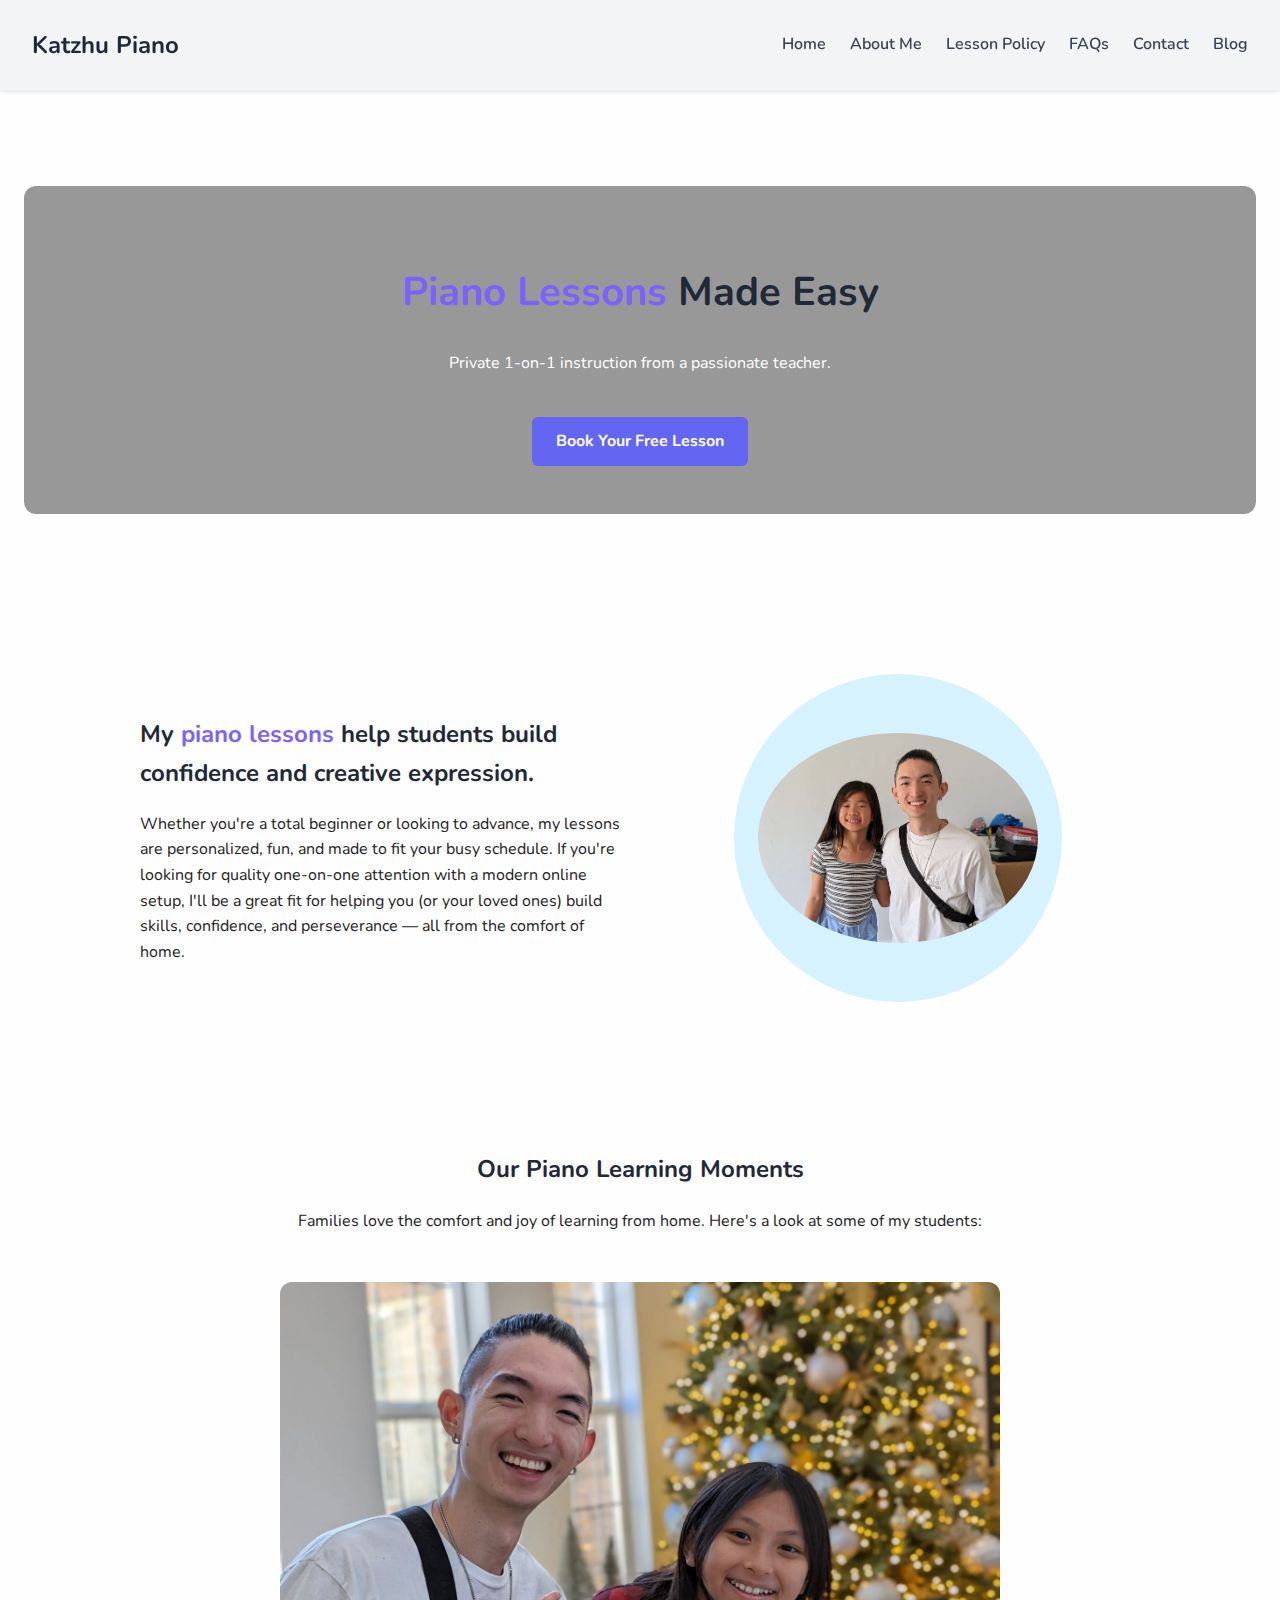
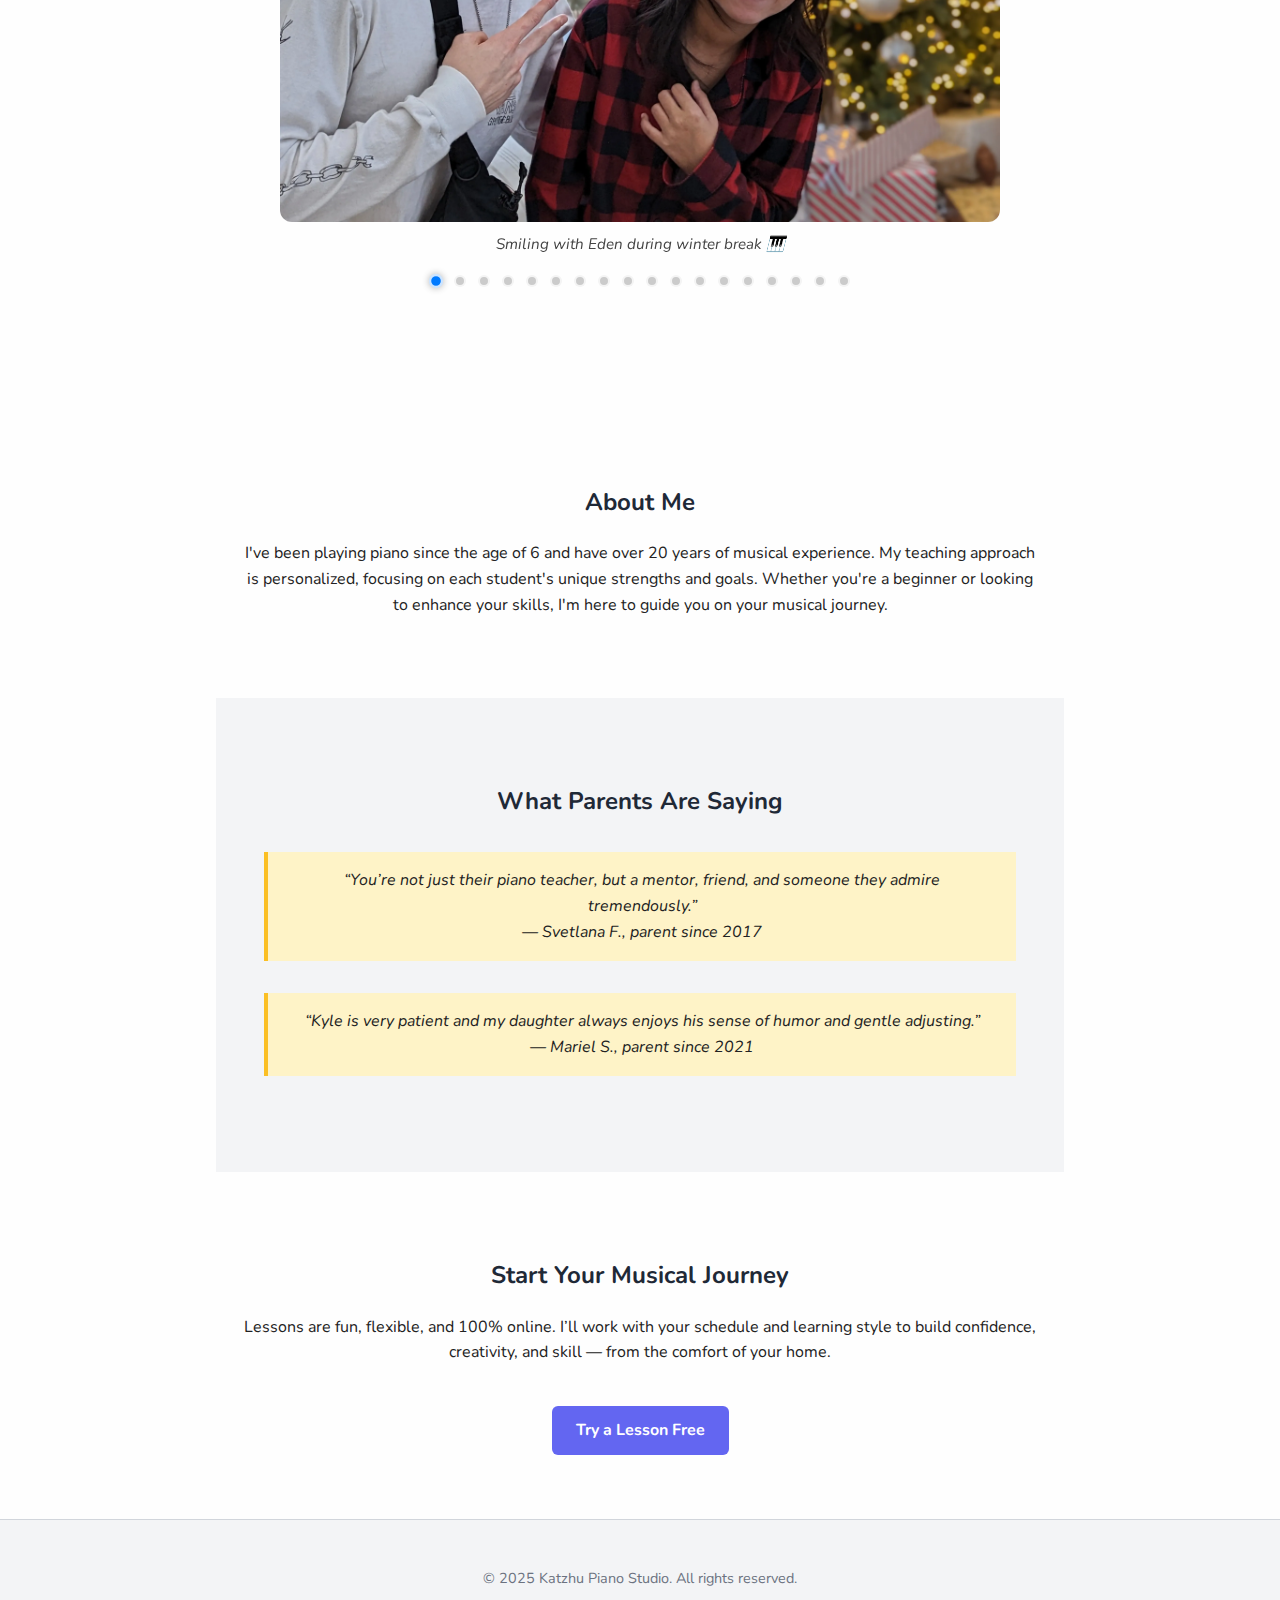
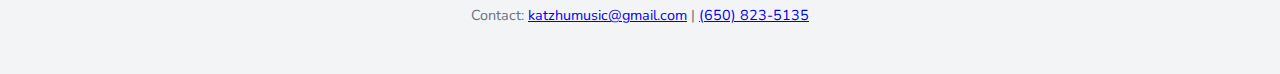
==== index.html @ 8affe69b "css reformat" ====
<!DOCTYPE html>
<html lang="en">
<head>
  <meta charset="UTF-8" />
  <meta name="viewport" content="width=device-width, initial-scale=1.0" />
  <title>Katzhu Piano Lessons</title>
  <link rel="stylesheet" href="/css/style.css" />
  <link href="https://fonts.googleapis.com/css2?family=Nunito:wght@400;700&display=swap" rel="stylesheet">
  <!-- Swiper CSS -->
  <link rel="stylesheet" href="https://cdn.jsdelivr.net/npm/swiper@11/swiper-bundle.min.css" />

</head>
<body>

  <!-- Header Include -->
  <div data-include="/partials/header.html"></div>

  <!-- Hero Section -->
  <section class="hero-banner">
    <div class="hero-overlay">
      <h1><span class="highlight">Piano Lessons</span> Made Easy</h1>
      <p>Private 1-on-1 instruction from a passionate teacher.</p>
      <a href="/contact.html" class="cta-btn">Book Your Free Lesson</a>
    </div>
  </section>

  

  <section class="split-section">
    <div class="text-col">
      <h2>My <span class="highlight">piano lessons</span> help students build confidence and creative expression.</h2>
      <p>
        Whether you're a total beginner or looking to advance, my lessons are personalized, fun, and made to fit your busy schedule. 
        If you're looking for quality one-on-one attention with a modern online setup, I'll be a great fit for helping you (or your loved ones) 
        build skills, confidence, and perseverance — all from the comfort of home.
      </p>
    </div>

    <div class="image-col">
      <div class="circle-img">
        <img src="/images/gallery/student-6.webp" alt="Amelia and I after our piano lesson." />
      </div>
    </div>
  </section>



  <!-- Swiper Gallery Section -->
  <section class="section">
    <h2>Our Piano Learning Moments</h2>
    <p>Families love the comfort and joy of learning from home. Here's a look at some of my students:</p>

    <div class="swiper-container-wrapper">
      <div class="swiper">
        <div class="swiper-wrapper">

          <div class="swiper-slide">
            <figure>
              <img src="/images/gallery/student-4.webp" alt="Smiling with Eden." />
              <figcaption>Smiling with Eden during winter break 🎹</figcaption>
            </figure>
          </div>

          <div class="swiper-slide">
            <figure>
              <img src="/images/gallery/student-3.webp" alt="Sam, Anna, and Isabelle." />
              <figcaption>Sam, Anna, and Isabelle bringing joy to every session</figcaption>
            </figure>
          </div>

          <div class="swiper-slide">
            <figure>
              <img src="/images/gallery/student-2.webp" alt="With Andrew and Garrett." />
              <figcaption>Focused practice with Andrew and Garrett 🎶</figcaption>
            </figure>
          </div>

          <div class="swiper-slide">
            <figure>
              <img src="/images/gallery/student-1.webp" alt="With the Williams family." />
              <figcaption>A special moment with the Williams family 💛</figcaption>
            </figure>
          </div>

          <div class="swiper-slide">
            <figure>
              <img src="/images/gallery/student-5.webp" alt="Myself and Hamza." />
              <figcaption>Working on dynamics and rhythm with Hamza</figcaption>
            </figure>
          </div>

          <div class="swiper-slide">
            <figure>
              <img src="/images/gallery/student-6.webp" alt="Amelia and I!" />
              <figcaption>Smiles and scales with Amelia 🎵</figcaption>
            </figure>
          </div>

          <div class="swiper-slide">
            <figure>
              <img src="/images/gallery/student-7.webp" alt="With the Choy family." />
              <figcaption>Collaborative learning with the Choy family</figcaption>
            </figure>
          </div>

          <div class="swiper-slide">
            <figure>
              <img src="/images/gallery/student-8.webp" alt="With the Phams." />
              <figcaption>Fun, focus, and progress with the Phams</figcaption>
            </figure>
          </div>

          <div class="swiper-slide">
            <figure>
              <img src="/images/gallery/student-9.webp" alt="With the Sowers family." />
              <figcaption>The Sowers family growing their musical roots</figcaption>
            </figure>
          </div>

          <div class="swiper-slide">
            <figure>
              <img src="/images/gallery/student-10.webp" alt="Logan and Zoey at the park!" />
              <figcaption>Outdoor piano joy with Logan and Zoey 🎼</figcaption>
            </figure>
          </div>

          <div class="swiper-slide">
            <figure>
              <img src="/images/gallery/student-11.webp" alt="Christopher's gift (in more ways than one)!" />
              <figcaption>Christopher’s gift — music and heart ✨</figcaption>
            </figure>
          </div>

          <div class="swiper-slide">
            <figure>
              <img src="/images/gallery/work-ss-1.webp" alt="Zahriana and I during session." />
              <figcaption>Exploring melodies with Zahriana</figcaption>
            </figure>
          </div>

          <div class="swiper-slide">
            <figure>
              <img src="/images/gallery/work-ss-6.webp" alt="Emi and I learning a new song." />
              <figcaption>Learning new tunes with Emi 🎹</figcaption>
            </figure>
          </div>

          <div class="swiper-slide">
            <figure>
              <img src="/images/gallery/work-ss-5.webp" alt="Hamza and I in session." />
              <figcaption>Practice time with Hamza — steady and focused</figcaption>
            </figure>
          </div>

          <div class="swiper-slide">
            <figure>
              <img src="/images/gallery/work-ss-6.webp" alt="Emi and I learning a new song." />
              <figcaption>Another joyful moment with Emi</figcaption>
            </figure>
          </div>

          <div class="swiper-slide">
            <figure>
              <img src="/images/gallery/work-ss-2.webp" alt="Sammi and I learning timings." />
              <figcaption>Rhythms and timing practice with Sammi</figcaption>
            </figure>
          </div>

          <div class="swiper-slide">
            <figure>
              <img src="/images/gallery/work-ss-4.webp" alt="Ava and I, learning from New York!" />
              <figcaption>Virtual music lessons with Ava in New York 🌆</figcaption>
            </figure>
          </div>

          <div class="swiper-slide">
            <figure>
              <img src="/images/gallery/work-ss-3.webp" alt="Top-down piano view during lessons." />
              <figcaption>A peek at our virtual setup from above 🎶</figcaption>
            </figure>
          </div>

        </div>

        <!-- Swiper Controls -->
        <div class="swiper-pagination"></div>
      </div>
    </div>
  </section>



  <!-- About Section -->
  <section class="section">
    <h2>About Me</h2>
    <p>I've been playing piano since the age of 6 and have over 20 years of musical experience. My teaching approach is personalized, focusing on each student's unique strengths and goals. Whether you're a beginner or looking to enhance your skills, I'm here to guide you on your musical journey.</p>
  </section>

  <!-- Testimonials Section -->
  <section class="section" style="background:#f3f4f6;">
    <h2>What Parents Are Saying</h2>
    <blockquote>
      “You’re not just their piano teacher, but a mentor, friend, and someone they admire tremendously.”<br>
      — Svetlana F., parent since 2017
    </blockquote>
    <blockquote>
      “Kyle is very patient and my daughter always enjoys his sense of humor and gentle adjusting.”<br>
      — Mariel S., parent since 2021
    </blockquote>
  </section>

  <!-- Call to Action Section -->
  <section class="section">
    <h2>Start Your Musical Journey</h2>
    <p>Lessons are fun, flexible, and 100% online. I’ll work with your schedule and learning style to build confidence, creativity, and skill — from the comfort of your home.</p>
    <div class="center">
      <a href="/contact.html" class="cta-btn">Try a Lesson Free</a>
    </div>
  </section>

  <!-- Footer Include -->
  <div data-include="/partials/footer.html"></div>

<!-- Swiper JS -->
<script src="https://cdn.jsdelivr.net/npm/swiper@11/swiper-bundle.min.js"></script>
<script>
  document.addEventListener('DOMContentLoaded', function () {
    const swiper = new Swiper('.swiper', {
      loop: true,
      autoplay: {
        delay: 3000,
        disableOnInteraction: false,
      },
      pagination: {
        el: '.swiper-pagination',
        clickable: true,
      },
      autoHeight: true, // ✅ ensures slide height adjusts to fit image + caption
    });
  });
</script>

<script src="/js/includes.js"></script>
</body>
</html>
---- css/style.css ----
/* ========================================
   Katzhu Piano – Global Styles
======================================== */

/* === Base Typography & Layout === */
body {
  margin: 0;
  padding: 0;
  font-family: 'Nunito', sans-serif;
  background-color: #fefefe;
  color: #222;
  line-height: 1.6;
}

h1, h2, h3 {
  color: #1f2937;
}

.center {
  text-align: center;
}

.highlight {
  color: #7c61ff;
}

/* === Navbar === */
nav.navbar {
  display: flex;
  justify-content: space-between;
  align-items: center;
  padding: 1rem 2rem;
  background-color: #f3f4f6;
  box-shadow: 0 2px 4px rgba(0,0,0,0.1);
  position: sticky;
  top: 0;
  z-index: 999;
}

.logo {
  font-weight: bold;
  font-size: 1.5rem;
  color: #1f2937;
}

.nav-links {
  list-style: none;
  display: flex;
  gap: 1.5rem;
}

.nav-links a {
  text-decoration: none;
  color: #374151;
  font-weight: 600;
  transition: color 0.2s ease;
}

.nav-links a:hover {
  color: #6366f1;
}

/* === Hero Section === */
.hero {
  background: #e0e7ff;
  text-align: center;
  padding: 4rem 2rem;
}

.hero h1 {
  font-size: 2.5rem;
  margin-bottom: 0.5rem;
}

.hero p {
  font-size: 1.25rem;
  color: #374151;
}

.hero-banner {
  background: url('/images/your-hero-image.webp') center/cover no-repeat;
  padding: 6rem 1.5rem;
  border-radius: 0 0 24px 24px;
  color: white;
  text-align: center;
  position: relative;
}

.hero-overlay {
  background: rgba(0, 0, 0, 0.4);
  padding: 3rem 1rem;
  border-radius: 12px;
}

.hero-banner h1 {
  font-size: 2.5rem;
  font-weight: 700;
}

/* === CTA Button === */
.cta-btn {
  display: inline-block;
  margin-top: 1.5rem;
  padding: 0.75rem 1.5rem;
  background: #6366f1;
  color: white;
  border: none;
  border-radius: 6px;
  text-decoration: none;
  font-weight: bold;
  transition: background 0.3s;
}

.cta-btn:hover {
  background: #4f46e5;
}

/* === Section Wrapper === */
.section {
  max-width: 800px;
  margin: 0 auto;
  text-align: center;
  padding: 4rem 1.5rem;
}

/* === Text Highlight Section === */
.text-highlight {
  max-width: 800px;
  margin: 4rem auto;
  text-align: center;
  padding: 0 1rem;
}

.text-highlight h2 {
  font-size: 1.8rem;
  font-weight: 700;
  margin-bottom: 1rem;
}

.text-highlight p {
  font-size: 1rem;
  line-height: 1.6;
}

/* === Split Section === */
.split-section {
  display: flex;
  align-items: center;
  justify-content: center;
  flex-wrap: wrap;
  gap: 2rem;
  padding: 4rem 1.5rem;
  max-width: 1000px;
  margin: 0 auto;
}

.text-col {
  flex: 1;
  min-width: 280px;
}

.image-col {
  flex: 1;
  min-width: 280px;
  display: flex;
  justify-content: center;
}

.circle-img {
  background: #d7f2ff;
  border-radius: 50%;
  padding: 1.5rem;
  width: 280px;
  height: 280px;
  display: flex;
  align-items: center;
  justify-content: center;
  overflow: hidden;
}

.circle-img img {
  width: 100%;
  height: auto;
  border-radius: 50%;
}

/* === Swiper Gallery === */
.swiper-container-wrapper {
  display: flex;
  justify-content: center;
  padding: 2rem 0;
  width: 100%;
}

.swiper {
  width: 100%;
  max-width: 720px;
  overflow: hidden;
  position: relative;
}

.swiper-slide {
  display: flex;
  flex-direction: column;
  align-items: center;
  justify-content: flex-start;
  height: auto !important;
  padding-bottom: 2rem;
  overflow: visible !important;
}

.swiper-slide figure {
  margin: 0;
  padding: 0;
  display: flex;
  flex-direction: column;
  align-items: center;
}

.swiper-slide img {
  display: block;
  width: 100%;
  height: auto;
  object-fit: cover;
  border-radius: 12px;
  z-index: 1;
  position: relative;
}

figcaption {
  font-size: 0.95rem;
  color: #444;
  margin-top: 0.75rem;
  padding: 0 1rem 1rem;
  text-align: center;
  font-style: italic;
  line-height: 1.4;
  z-index: 2;
  position: relative;
}

.swiper-pagination {
  margin-top: 1rem;
  z-index: 3;
  position: relative;
}

.swiper-pagination-bullet {
  width: 12px;
  height: 12px;
  background: rgba(0, 0, 0, 0.3);
  border: 2px solid rgba(255, 255, 255, 0.8);
  opacity: 1;
  margin: 0 6px !important;
  transition: background-color 0.3s ease, transform 0.3s ease;
  border-radius: 50%;
}

.swiper-pagination-bullet-active {
  background-color: #111;
  transform: scale(1.2);
  box-shadow: 0 0 6px rgba(0, 0, 0, 0.3);
}

/* === Forms & Inputs === */
form {
  max-width: 600px;
  margin: 2rem auto;
  display: flex;
  flex-direction: column;
  gap: 1rem;
}

input,
textarea {
  padding: 0.75rem;
  border: 1px solid #ccc;
  border-radius: 5px;
  font-family: 'Nunito', sans-serif;
}

button {
  padding: 0.75rem;
  background-color: #6366f1;
  color: white;
  border: none;
  border-radius: 5px;
  font-weight: bold;
  cursor: pointer;
  transition: background 0.3s ease;
}

button:hover {
  background-color: #4f46e5;
}

/* === Footer === */
footer.footer {
  background-color: #f3f4f6;
  text-align: center;
  padding: 2rem 1rem;
  font-size: 0.9rem;
  color: #6b7280;
  border-top: 1px solid #d1d5db;
}

/* === Blockquotes === */
blockquote {
  background: #fef3c7;
  padding: 1rem 1.5rem;
  border-left: 4px solid #fbbf24;
  margin: 2rem auto;
  font-style: italic;
  max-width: 700px;
}

/* === Responsive Tweaks === */
@media (max-width: 768px) {
  .swiper-container-wrapper {
    width: 95%;
  }

  figcaption {
    font-size: 0.9rem;
  }

  .split-section {
    flex-direction: column;
    text-align: center;
  }

  .text-col h2 {
    font-size: 1.5rem;
  }

  .text-col p {
    font-size: 0.95rem;
  }
}
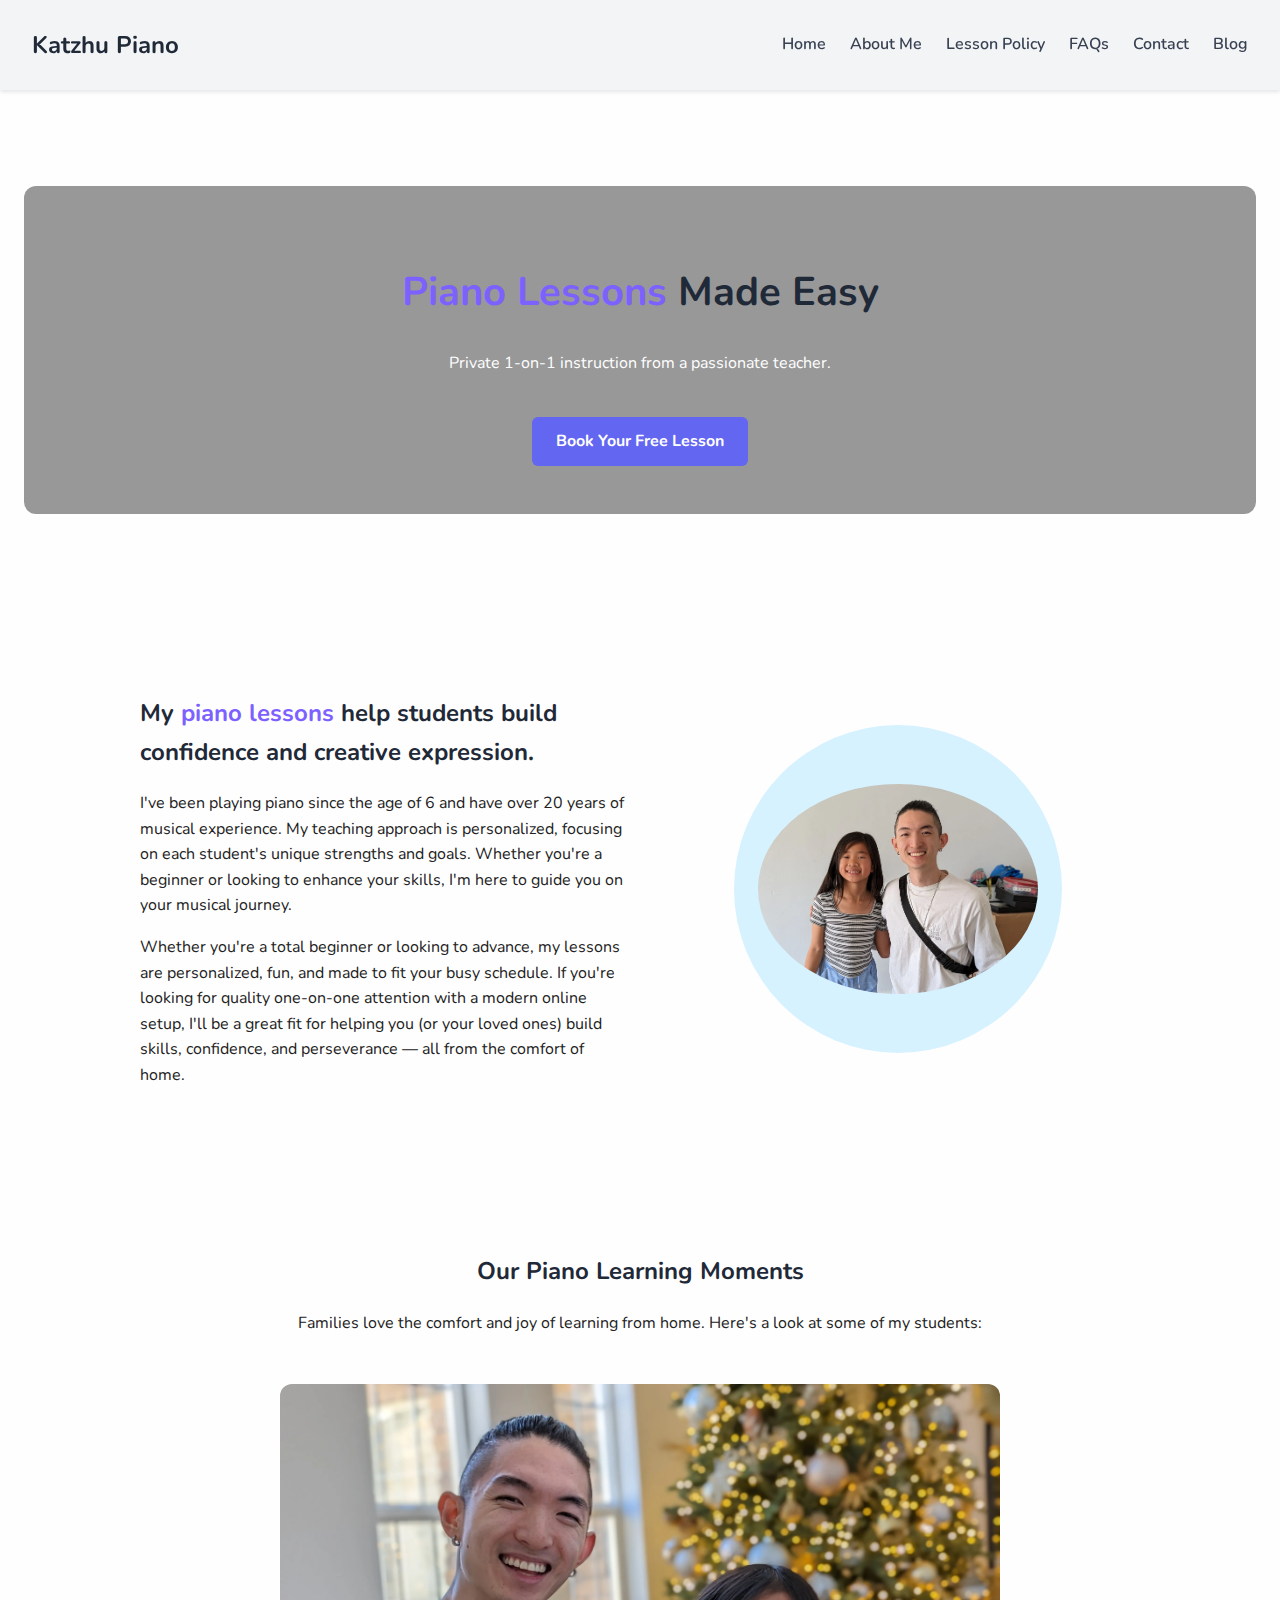
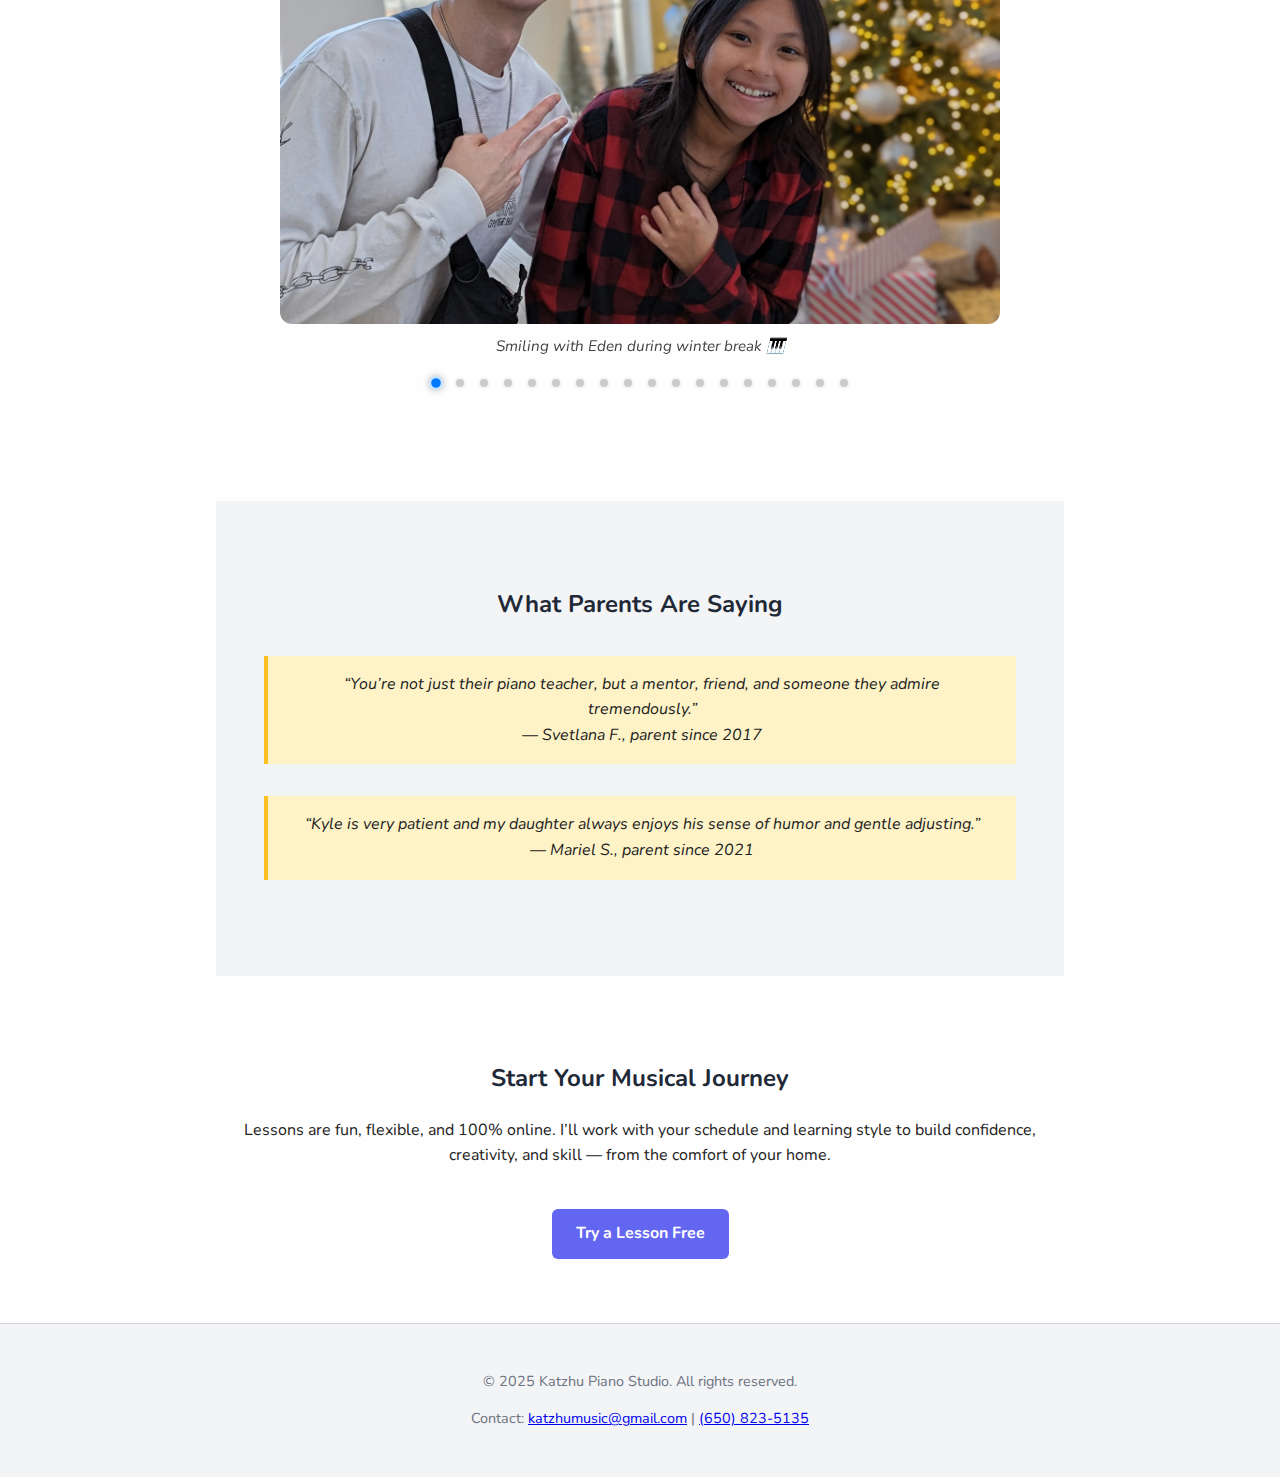
==== commit 940387cc: "Update index.html" ====
--- a/index.html
+++ b/index.html
@@ -30,6 +30,9 @@
     <div class="text-col">
       <h2>My <span class="highlight">piano lessons</span> help students build confidence and creative expression.</h2>
       <p>
+        I've been playing piano since the age of 6 and have over 20 years of musical experience. My teaching approach is personalized, focusing on each student's unique strengths and goals. Whether you're a beginner or looking to enhance your skills, I'm here to guide you on your musical journey.
+      </p>
+      <p>
         Whether you're a total beginner or looking to advance, my lessons are personalized, fun, and made to fit your busy schedule. 
         If you're looking for quality one-on-one attention with a modern online setup, I'll be a great fit for helping you (or your loved ones) 
         build skills, confidence, and perseverance — all from the comfort of home.
@@ -189,12 +192,6 @@
   </section>
 
 
-
-  <!-- About Section -->
-  <section class="section">
-    <h2>About Me</h2>
-    <p>I've been playing piano since the age of 6 and have over 20 years of musical experience. My teaching approach is personalized, focusing on each student's unique strengths and goals. Whether you're a beginner or looking to enhance your skills, I'm here to guide you on your musical journey.</p>
-  </section>
 
   <!-- Testimonials Section -->
   <section class="section" style="background:#f3f4f6;">
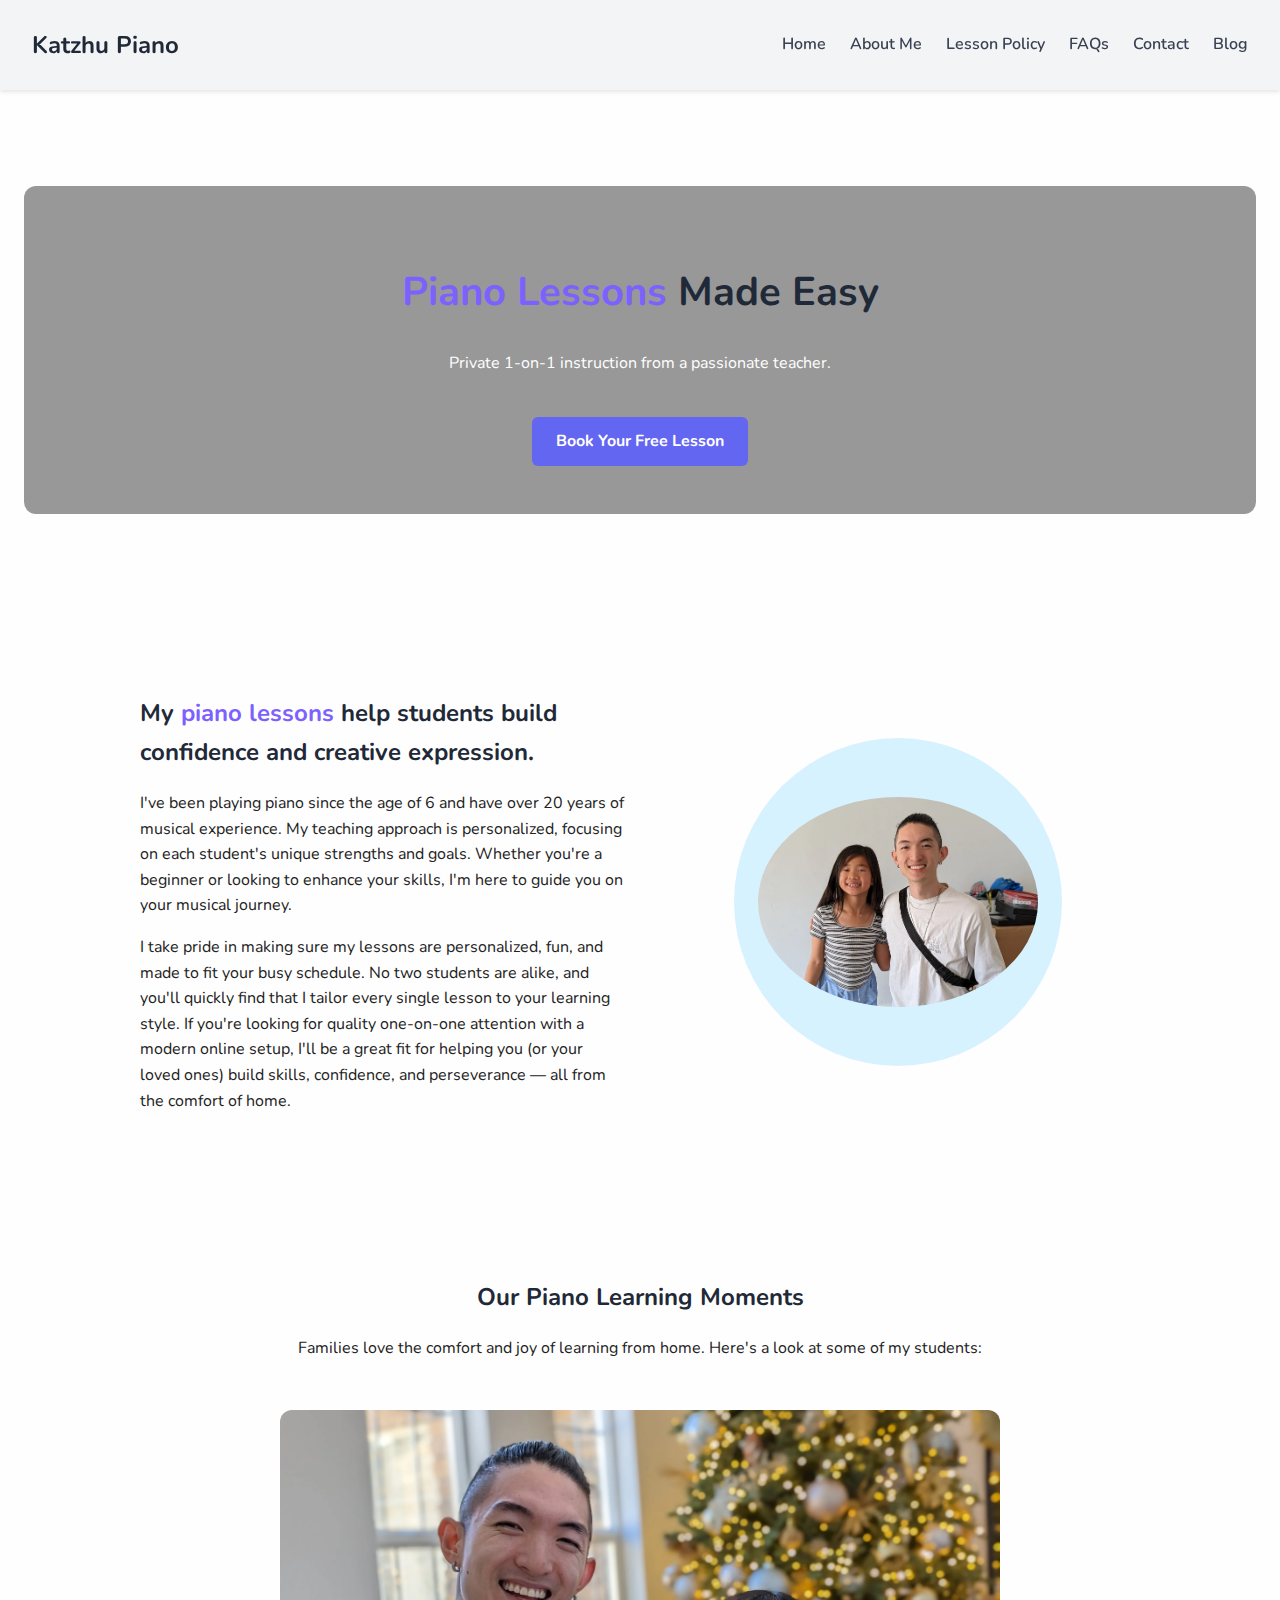
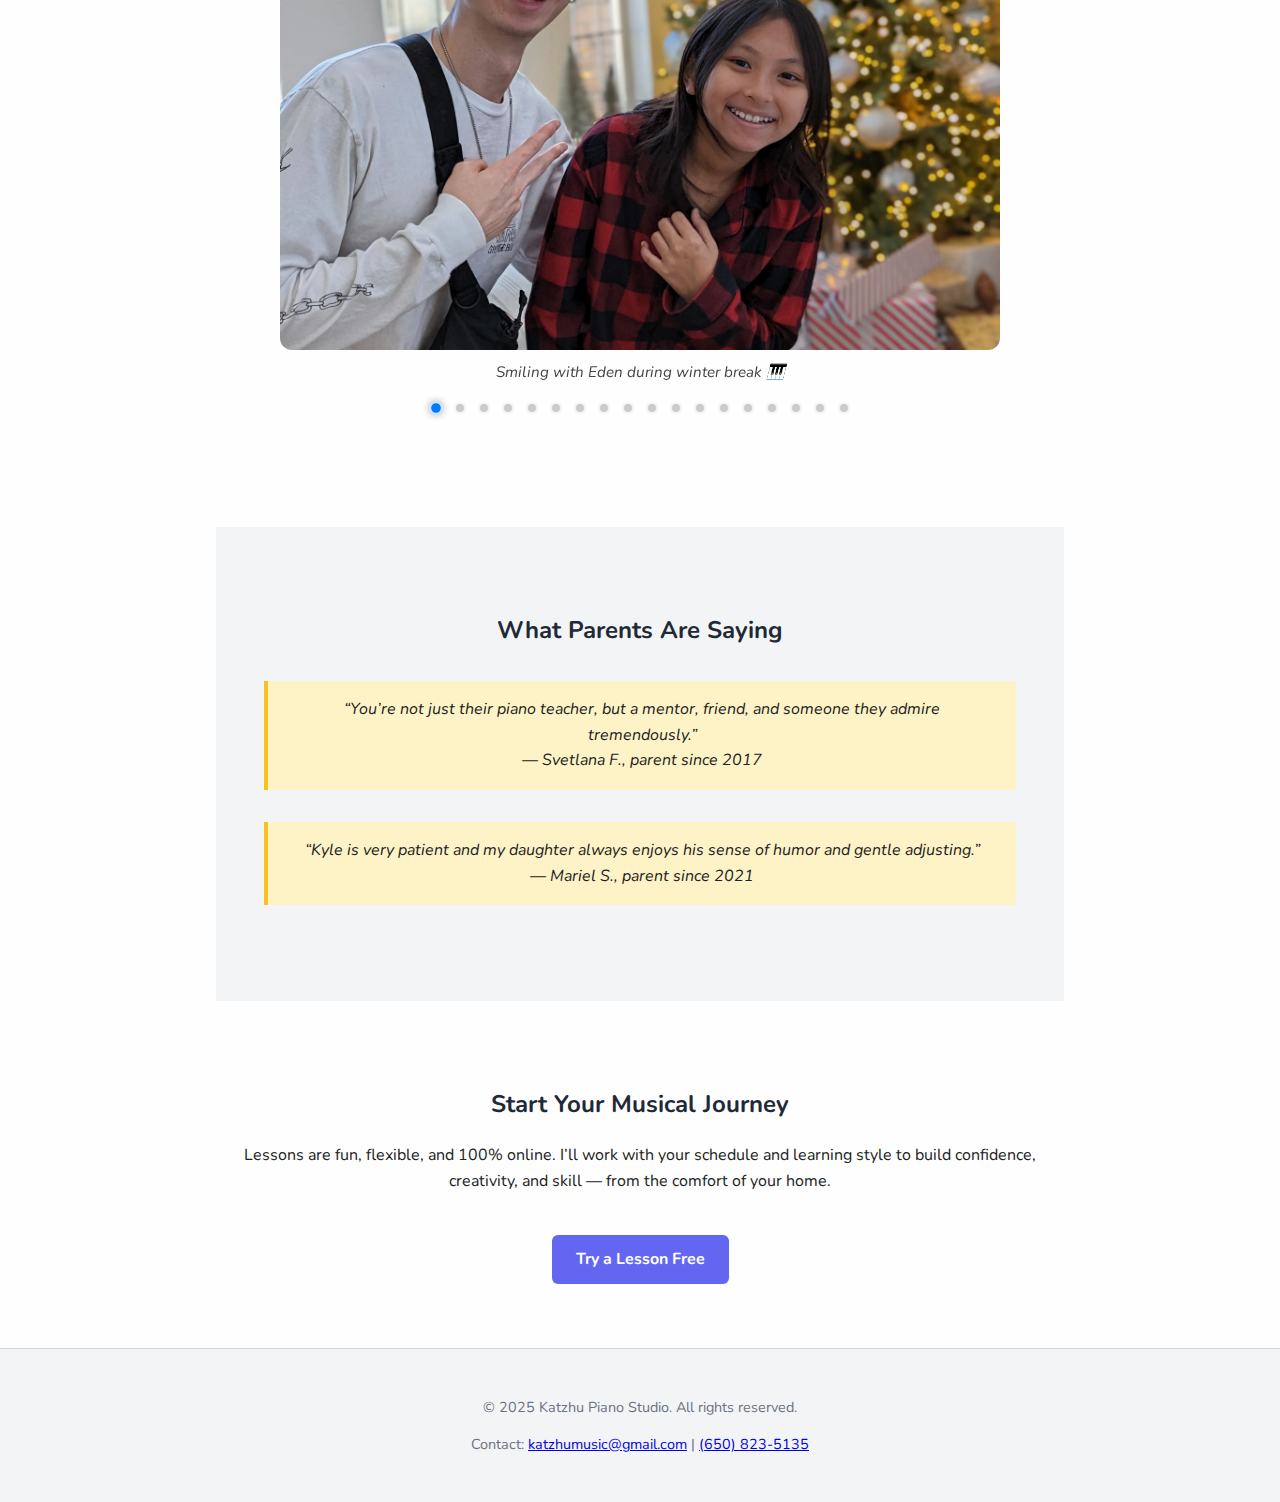
==== commit 7a42e5ee: "Update index.html" ====
--- a/index.html
+++ b/index.html
@@ -33,7 +33,7 @@
         I've been playing piano since the age of 6 and have over 20 years of musical experience. My teaching approach is personalized, focusing on each student's unique strengths and goals. Whether you're a beginner or looking to enhance your skills, I'm here to guide you on your musical journey.
       </p>
       <p>
-        Whether you're a total beginner or looking to advance, my lessons are personalized, fun, and made to fit your busy schedule. 
+        I take pride in making sure my lessons are personalized, fun, and made to fit your busy schedule. No two students are alike, and you'll quickly find that I tailor every single lesson to your learning style.
         If you're looking for quality one-on-one attention with a modern online setup, I'll be a great fit for helping you (or your loved ones) 
         build skills, confidence, and perseverance — all from the comfort of home.
       </p>
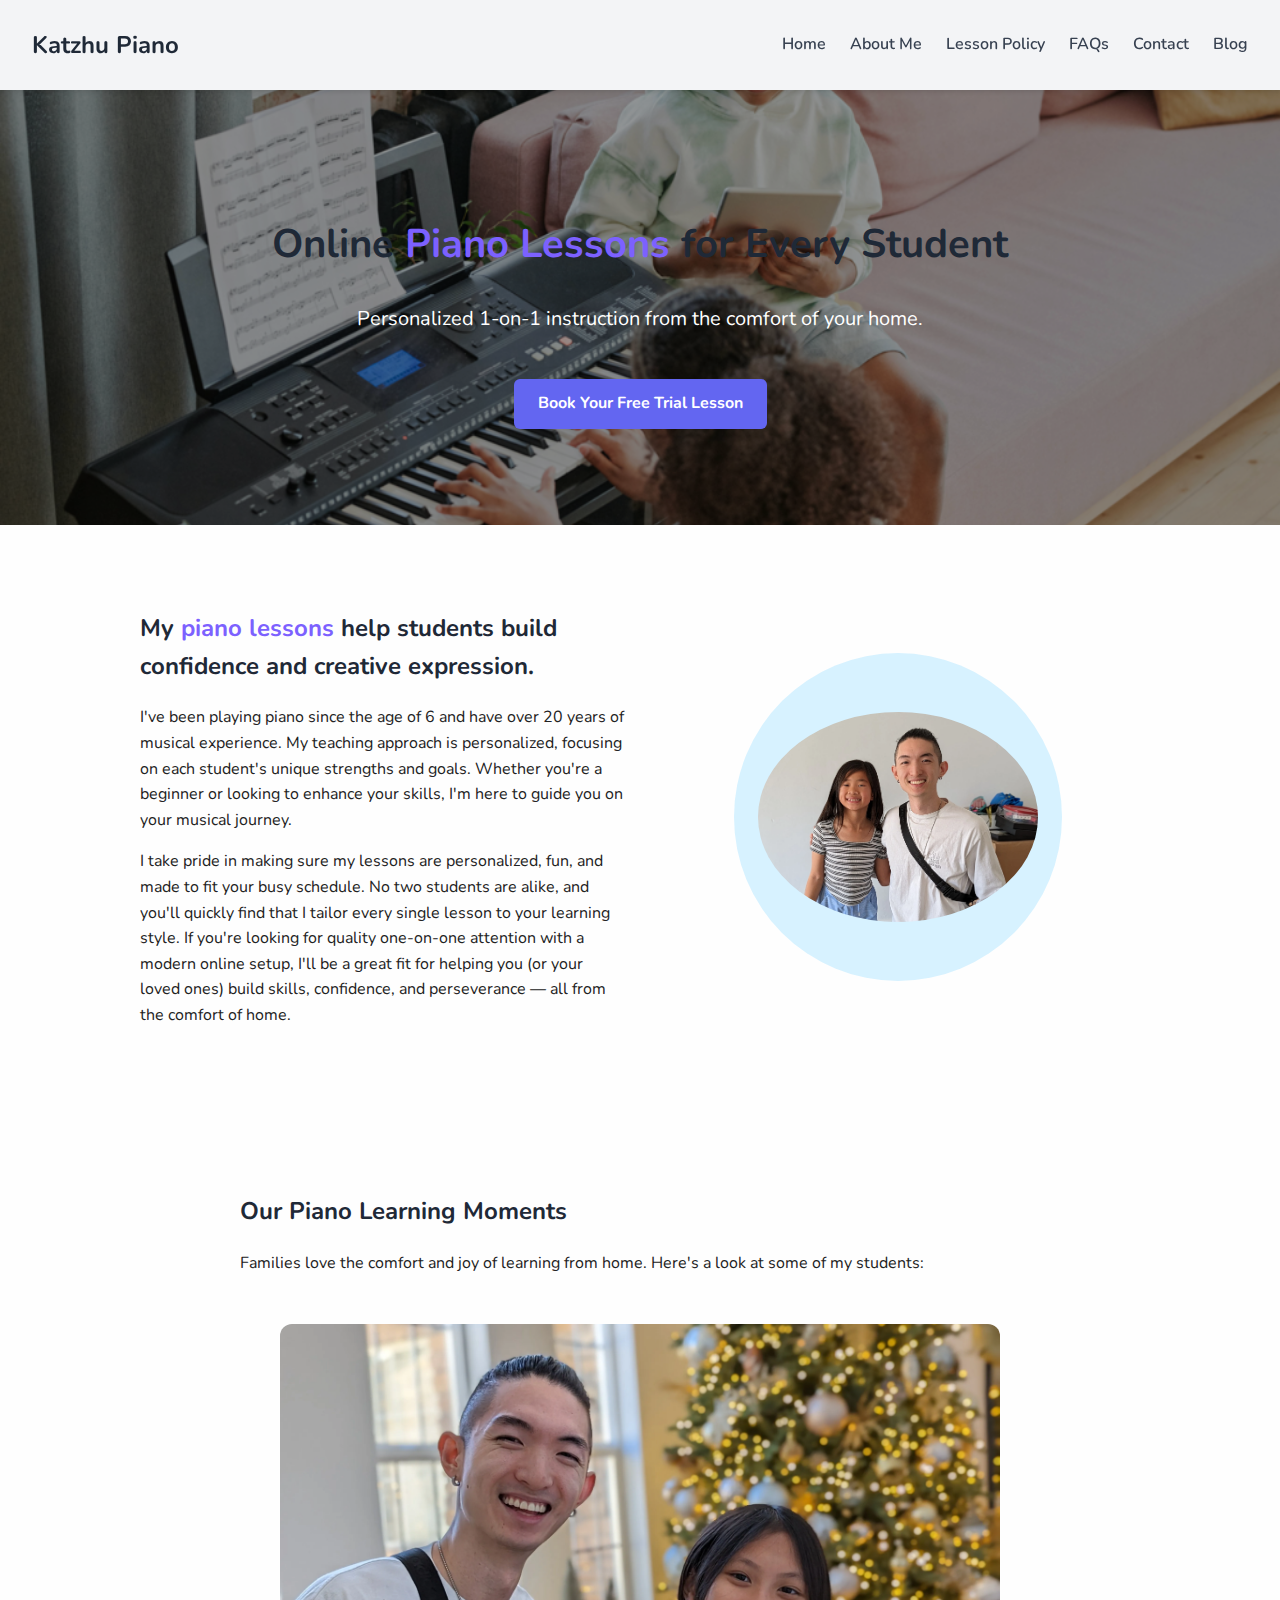
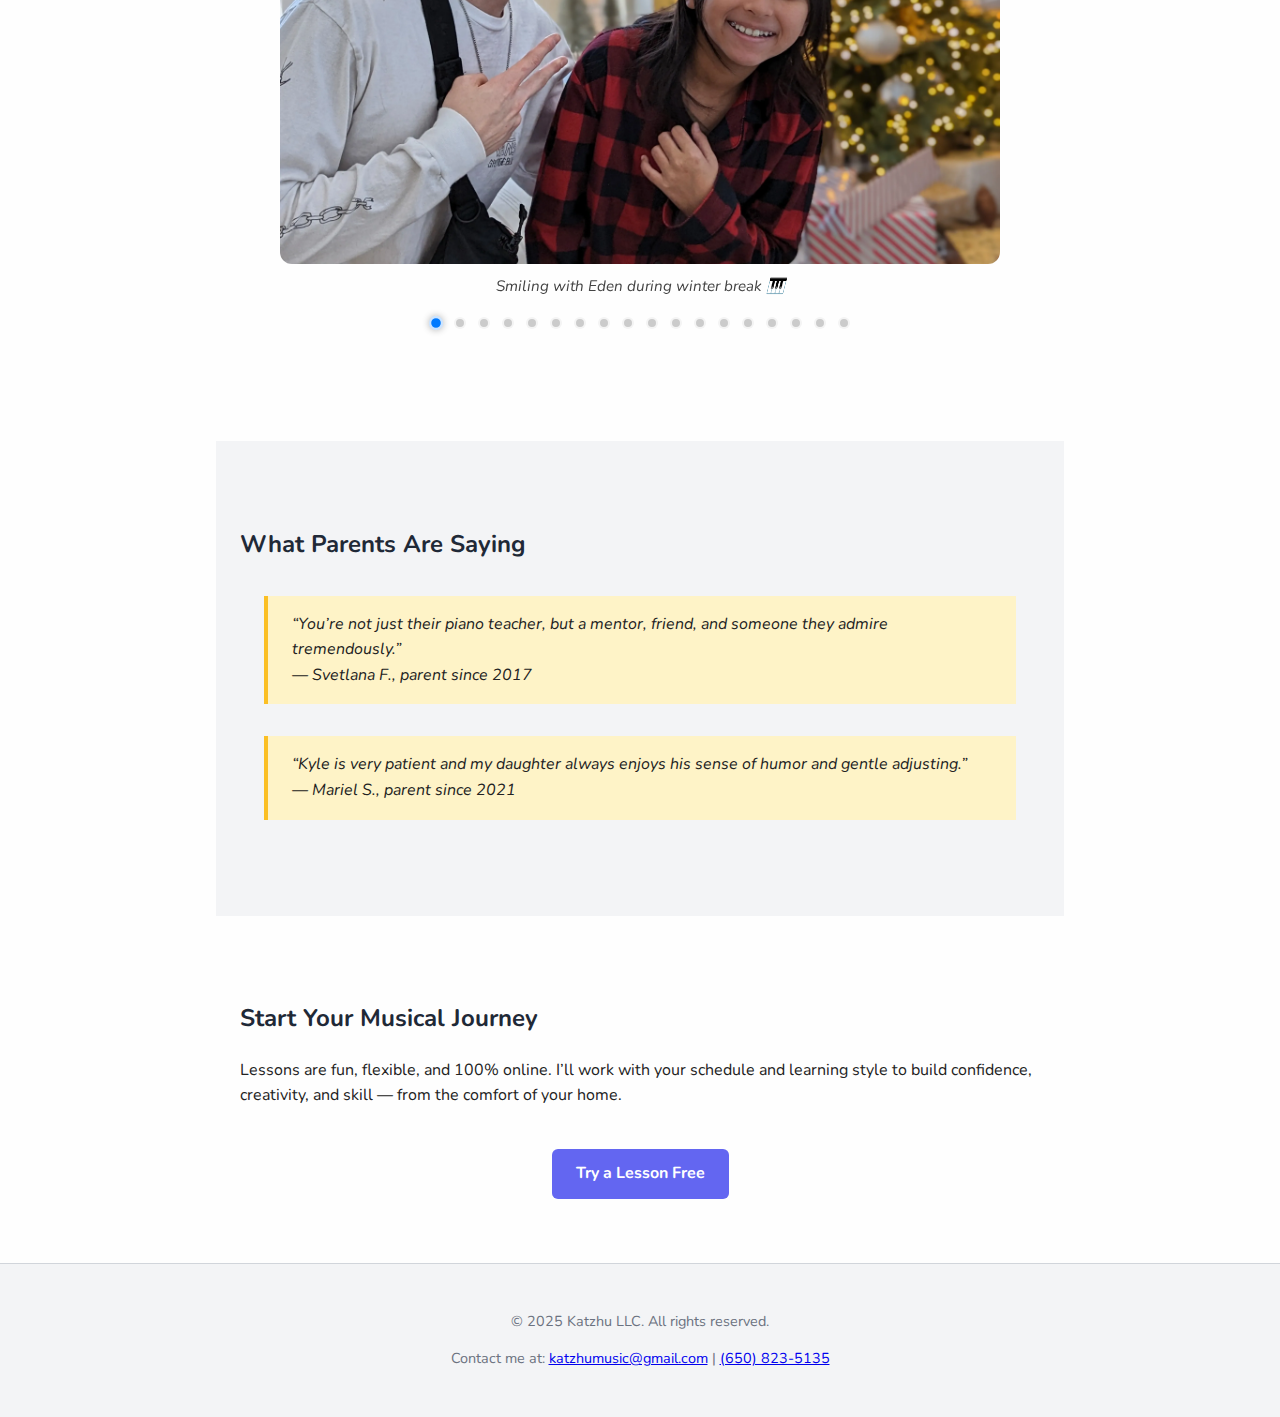
==== commit 8906181e: "images" ====
--- a/index.html
+++ b/index.html
@@ -16,13 +16,14 @@
   <div data-include="/partials/header.html"></div>
 
   <!-- Hero Section -->
-  <section class="hero-banner">
-    <div class="hero-overlay">
-      <h1><span class="highlight">Piano Lessons</span> Made Easy</h1>
-      <p>Private 1-on-1 instruction from a passionate teacher.</p>
-      <a href="/contact.html" class="cta-btn">Book Your Free Lesson</a>
-    </div>
-  </section>
+  <section class="hero">
+  <div class="hero-content">
+    <h1>Online <span class="highlight">Piano Lessons</span> for Every Student</h1>
+    <p>Personalized 1-on-1 instruction from the comfort of your home.</p>
+    <a href="/contact.html" class="cta-btn">Book Your Free Trial Lesson</a>
+  </div>
+</section>
+
 
   
 
--- a/css/style.css
+++ b/css/style.css
@@ -62,40 +62,48 @@
 
 /* === Hero Section === */
 .hero {
-  background: #e0e7ff;
-  text-align: center;
-  padding: 4rem 2rem;
+  background: url('/images/hero-piano-1.png') center center / cover no-repeat;
+  position: relative;
+  padding: 6rem 1.5rem;
+  color: white;
+  text-align: center;
+}
+
+.hero::before {
+  content: "";
+  position: absolute;
+  inset: 0;
+  background: rgba(0, 0, 0, 0.4); /* dark overlay for text readability */
+  z-index: 0;
+}
+
+.hero-content {
+  position: relative;
+  z-index: 1;
+  max-width: 800px;
+  margin: 0 auto;
 }
 
 .hero h1 {
   font-size: 2.5rem;
-  margin-bottom: 0.5rem;
+  font-weight: 700;
 }
 
 .hero p {
   font-size: 1.25rem;
-  color: #374151;
-}
-
-.hero-banner {
-  background: url('/images/your-hero-image.webp') center/cover no-repeat;
-  padding: 6rem 1.5rem;
-  border-radius: 0 0 24px 24px;
-  color: white;
-  text-align: center;
-  position: relative;
-}
-
-.hero-overlay {
-  background: rgba(0, 0, 0, 0.4);
-  padding: 3rem 1rem;
-  border-radius: 12px;
-}
-
-.hero-banner h1 {
-  font-size: 2.5rem;
-  font-weight: 700;
-}
+  margin-top: 0.5rem;
+}
+
+@media (max-width: 768px) {
+  .hero h1 {
+    font-size: 2rem;
+  }
+
+  .hero p {
+    font-size: 1rem;
+  }
+}
+
 
 /* === CTA Button === */
 .cta-btn {
@@ -119,9 +127,21 @@
 .section {
   max-width: 800px;
   margin: 0 auto;
-  text-align: center;
+  text-align: left;
   padding: 4rem 1.5rem;
 }
+
+.section-centered {
+  max-width: 800px;
+  margin: 0 auto;
+  text-align: center;
+  padding: 4rem 1.5rem;
+}
+.section-centered h1{
+  font-size: 2rem;
+  margin-bottom: 0.5rem;
+}
+
 
 /* === Text Highlight Section === */
 .text-highlight {
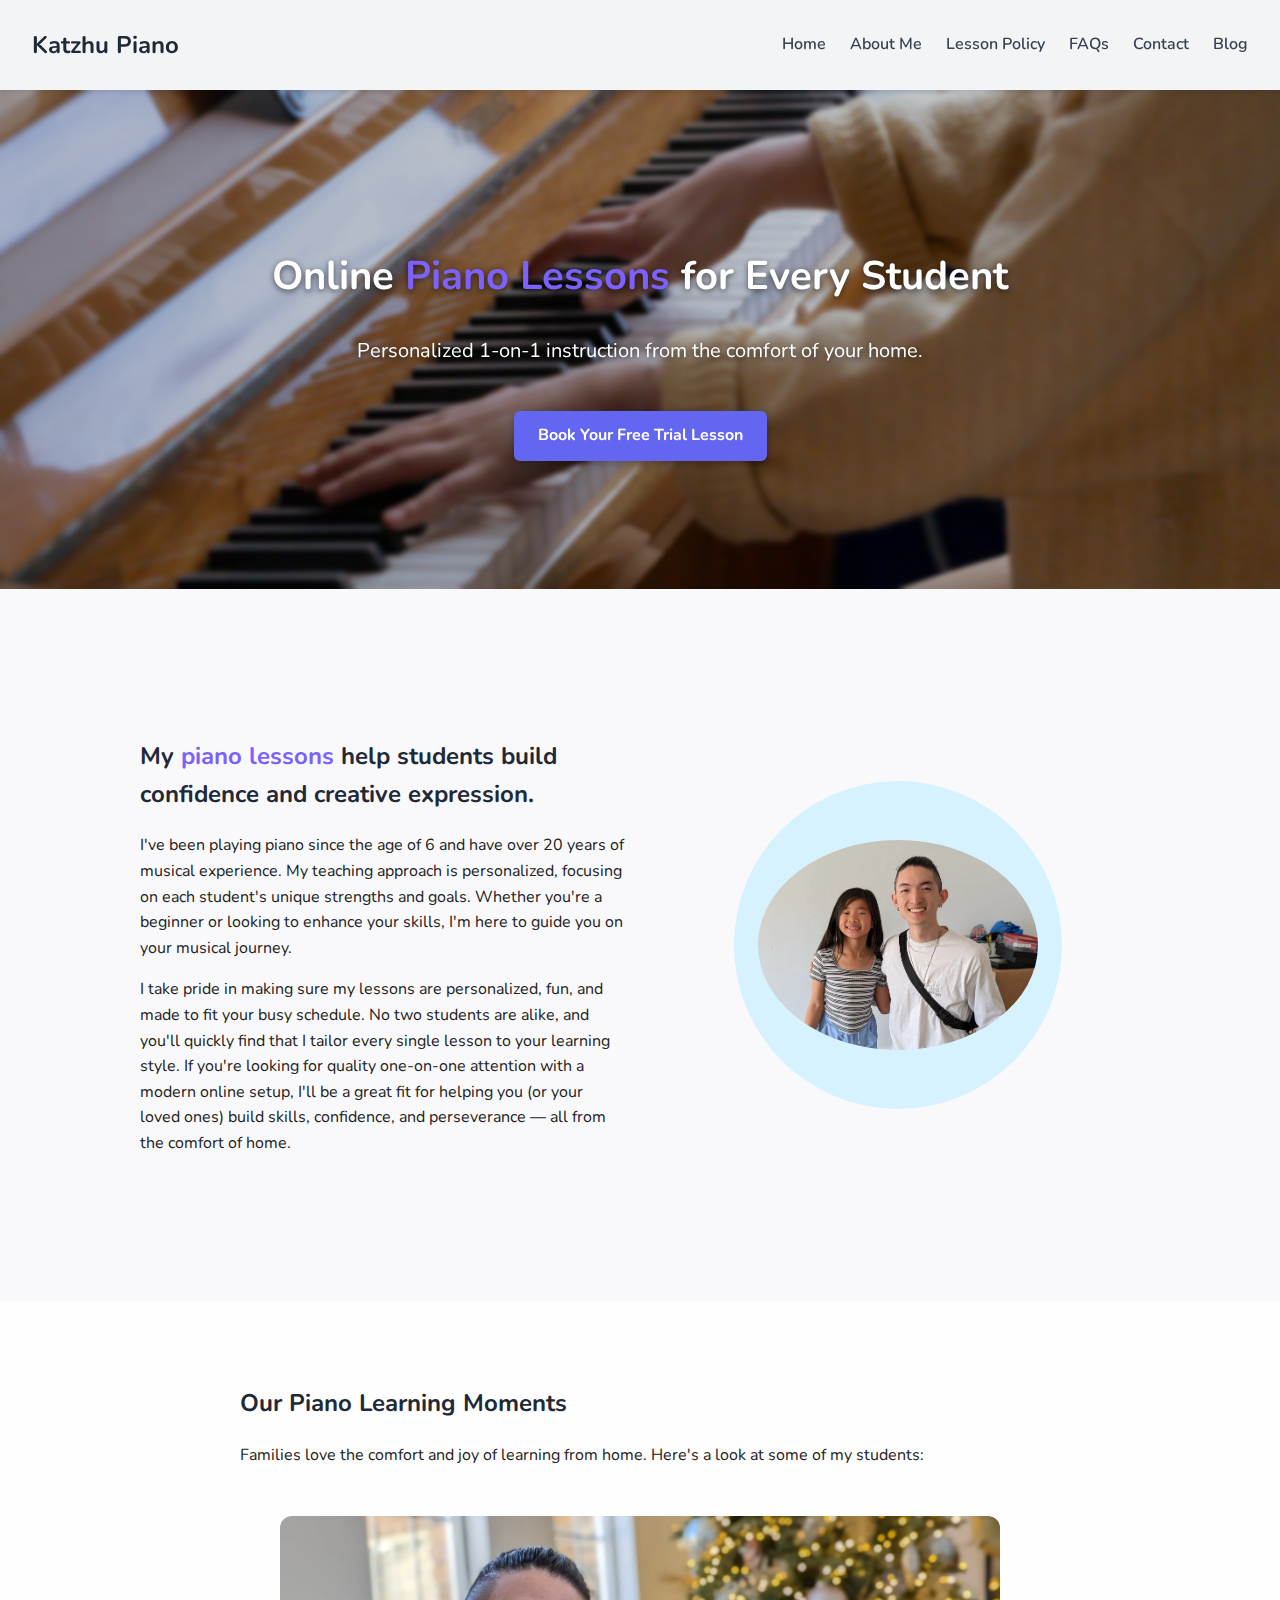
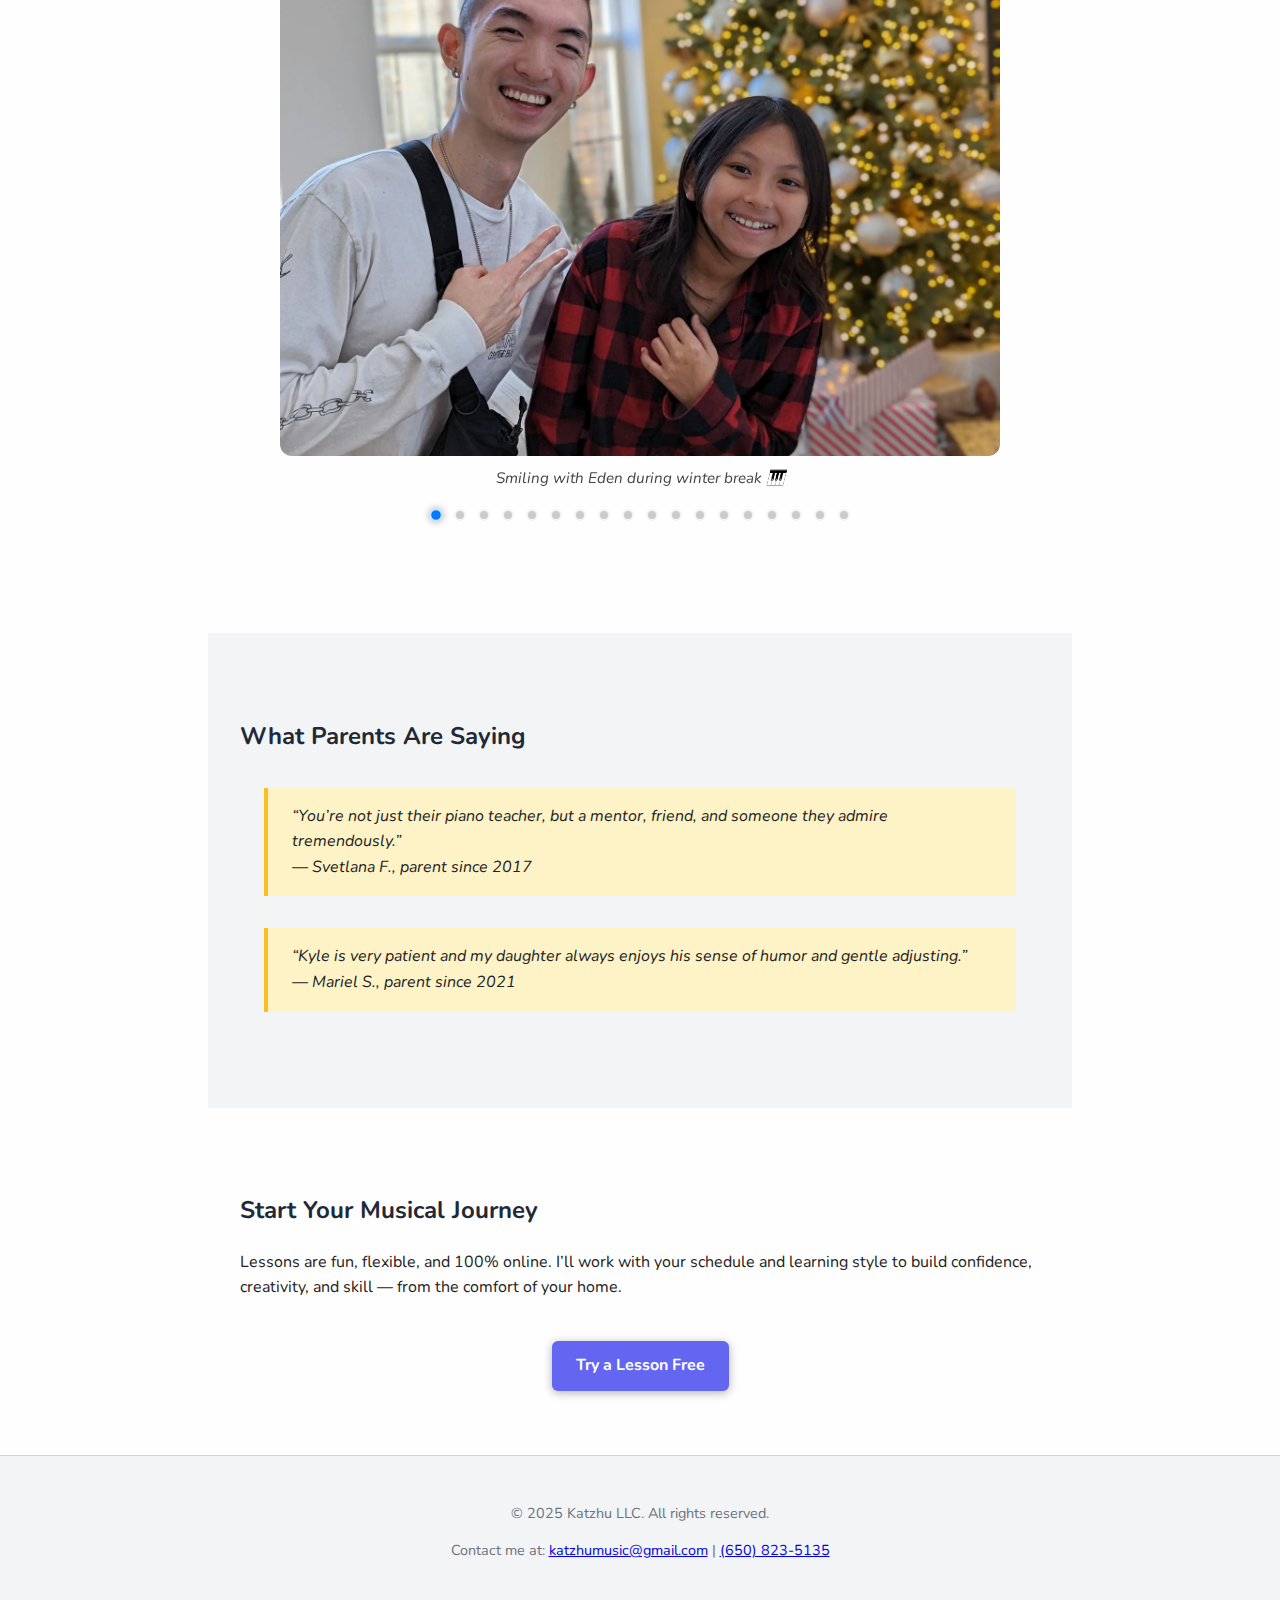
==== commit ee593155: "s" ====
--- a/index.html
+++ b/index.html
@@ -26,7 +26,7 @@
 
 
   
-
+<section class="about-section">
   <section class="split-section">
     <div class="text-col">
       <h2>My <span class="highlight">piano lessons</span> help students build confidence and creative expression.</h2>
@@ -46,6 +46,7 @@
       </div>
     </div>
   </section>
+</section>
 
 
 
--- a/css/style.css
+++ b/css/style.css
@@ -62,10 +62,10 @@
 
 /* === Hero Section === */
 .hero {
-  background: url('/images/hero-piano-1.png') center center / cover no-repeat;
-  position: relative;
-  padding: 6rem 1.5rem;
-  color: white;
+  background: url('/images/hero-piano-2.png') center center / cover no-repeat;
+  position: relative;
+  padding: 8rem 2rem;
+  color: #fff;
   text-align: center;
 }
 
@@ -73,7 +73,8 @@
   content: "";
   position: absolute;
   inset: 0;
-  background: rgba(0, 0, 0, 0.4); /* dark overlay for text readability */
+  background: rgba(0, 0, 0, 0.2); /* Stronger overlay for readability */
+  backdrop-filter: blur(2px);
   z-index: 0;
 }
 
@@ -83,6 +84,11 @@
   max-width: 800px;
   margin: 0 auto;
 }
+.hero h1,
+.hero p {
+  color: #ffffff;
+  text-shadow: 0 2px 6px rgba(0, 0, 0, 0.6);
+}
 
 .hero h1 {
   font-size: 2.5rem;
@@ -104,6 +110,10 @@
   }
 }
 
+.about-section {
+  background-color: #f9f9fb;
+  padding: 4rem 2rem;
+}
 
 /* === CTA Button === */
 .cta-btn {
@@ -117,10 +127,11 @@
   text-decoration: none;
   font-weight: bold;
   transition: background 0.3s;
+  box-shadow: 0 2px 10px rgba(0, 0, 0, 0.3);
 }
 
 .cta-btn:hover {
-  background: #4f46e5;
+  background-color: #5c4dd4;
 }
 
 /* === Section Wrapper === */
@@ -128,7 +139,7 @@
   max-width: 800px;
   margin: 0 auto;
   text-align: left;
-  padding: 4rem 1.5rem;
+  padding: 4rem 2rem;
 }
 
 .section-centered {
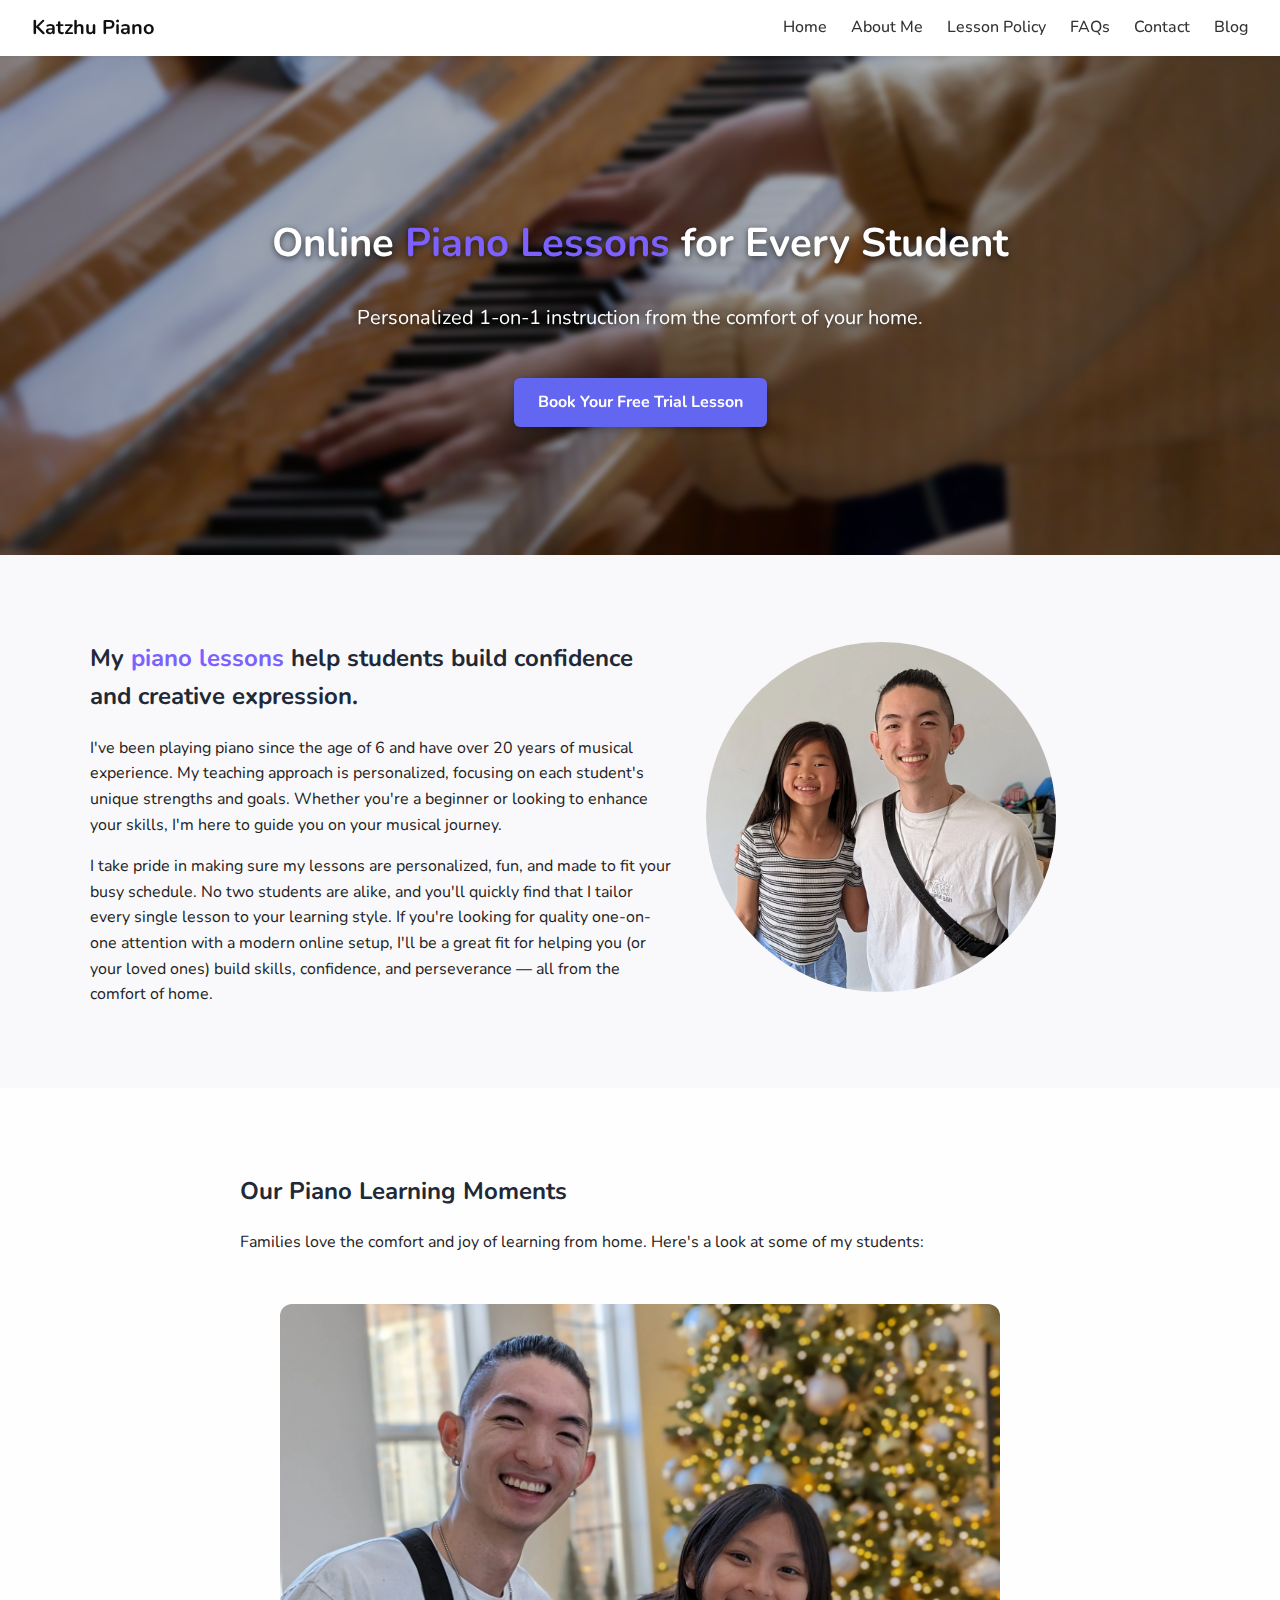
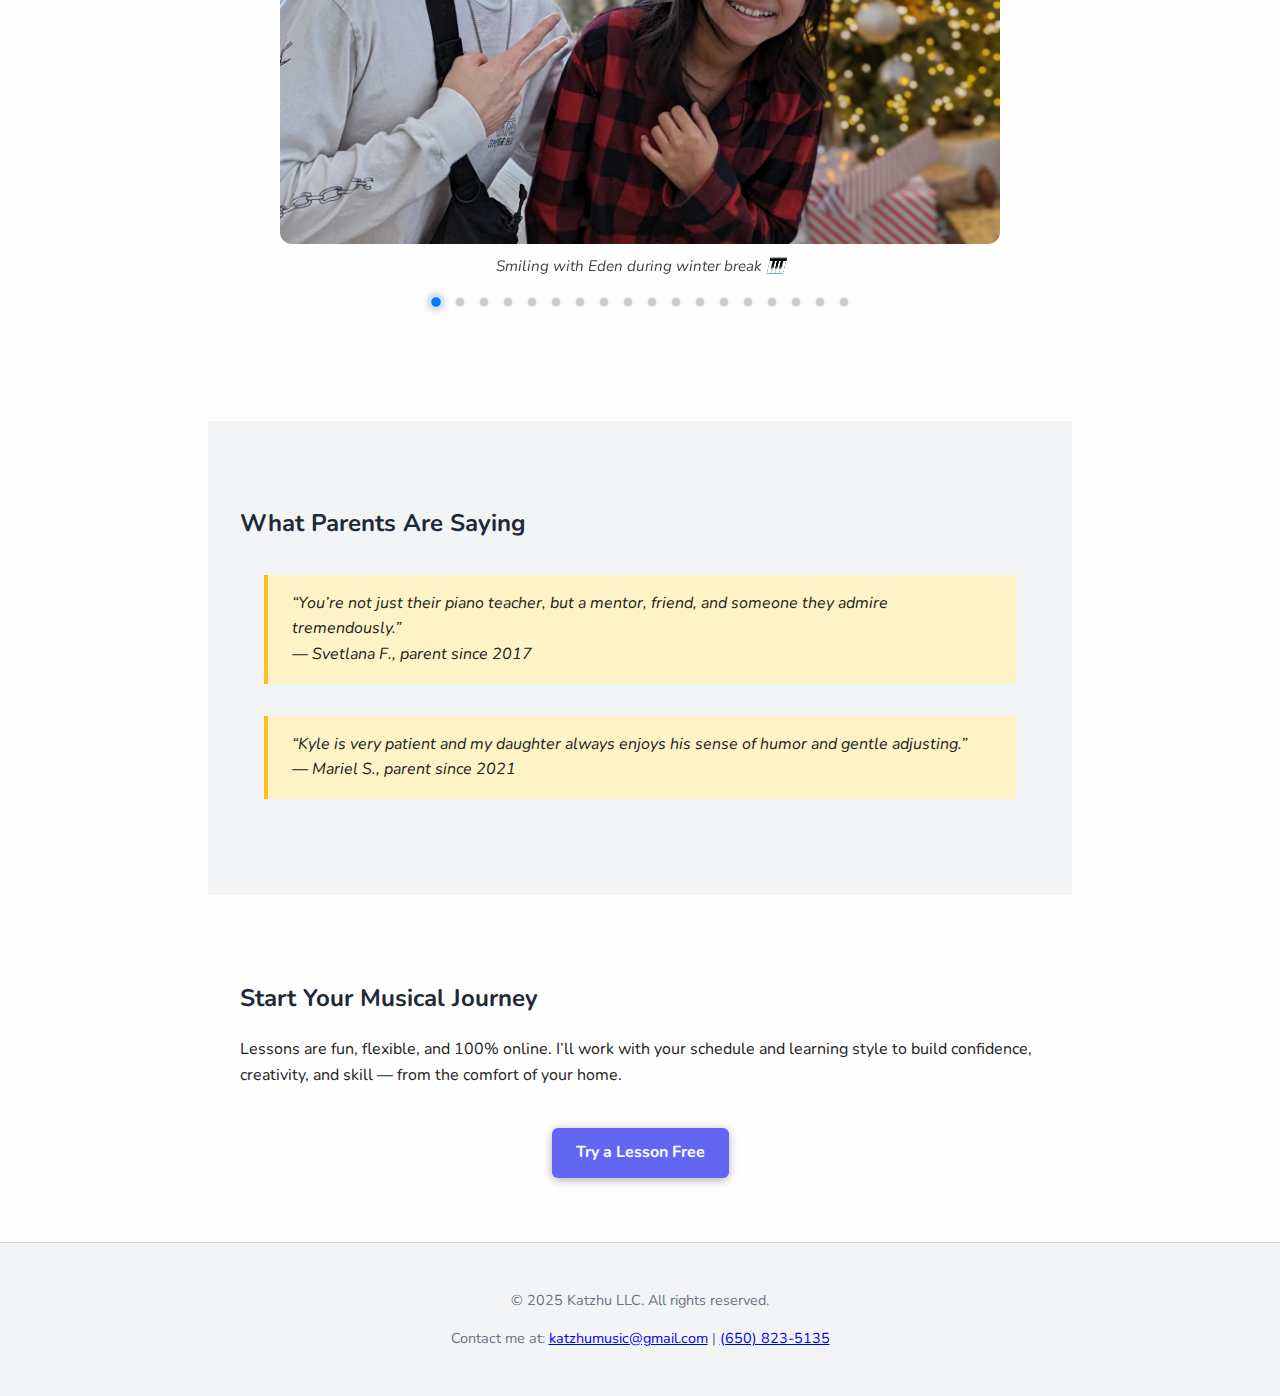
==== commit 0d9c9822: "ew" ====
--- a/index.html
+++ b/index.html
@@ -13,7 +13,7 @@
 <body>
 
   <!-- Header Include -->
-  <div data-include="/partials/header.html"></div>
+  <header data-include="/partials/header.html"></header>
 
   <!-- Hero Section -->
   <section class="hero">
--- a/css/style.css
+++ b/css/style.css
@@ -3,6 +3,9 @@
 ======================================== */
 
 /* === Base Typography & Layout === */
+[data-include] {
+  display: contents;
+}
 body {
   margin: 0;
   padding: 0;
@@ -24,40 +27,57 @@
   color: #7c61ff;
 }
 
-/* === Navbar === */
-nav.navbar {
+/* Sticky Navbar */
+.navbar {
+  position: sticky;
+  top: 0;
+  z-index: 1000;
+  background-color: #fff;
+  padding: 0.75rem 2rem;
   display: flex;
   justify-content: space-between;
   align-items: center;
-  padding: 1rem 2rem;
-  background-color: #f3f4f6;
-  box-shadow: 0 2px 4px rgba(0,0,0,0.1);
-  position: sticky;
-  top: 0;
-  z-index: 999;
-}
-
+  box-shadow: 0 2px 4px rgba(0, 0, 0, 0.05);
+}
+
+/* Logo */
 .logo {
+  font-size: 1.25rem;
   font-weight: bold;
-  font-size: 1.5rem;
-  color: #1f2937;
-}
-
+  color: #111;
+}
+
+/* Nav Links */
 .nav-links {
+  display: flex;
   list-style: none;
-  display: flex;
   gap: 1.5rem;
-}
-
-.nav-links a {
+  margin: 0;
+  padding: 0;
+}
+
+.nav-links li a {
   text-decoration: none;
-  color: #374151;
-  font-weight: 600;
-  transition: color 0.2s ease;
-}
-
-.nav-links a:hover {
-  color: #6366f1;
+  color: #333;
+  font-weight: 500;
+  transition: color 0.3s ease;
+}
+
+.nav-links li a:hover {
+  color: #7762ff;
+}
+
+/* Responsive Adjustments */
+@media (max-width: 768px) {
+  .navbar {
+    flex-direction: column;
+    align-items: flex-start;
+  }
+
+  .nav-links {
+    flex-direction: column;
+    gap: 1rem;
+  }
 }
 
 /* === Hero Section === */
@@ -73,8 +93,8 @@
   content: "";
   position: absolute;
   inset: 0;
-  background: rgba(0, 0, 0, 0.2); /* Stronger overlay for readability */
-  backdrop-filter: blur(2px);
+  background: rgba(0, 0, 0, 0.3); /* Stronger overlay for readability */
+  backdrop-filter: blur(3px);
   z-index: 0;
 }
 
@@ -153,7 +173,6 @@
   margin-bottom: 0.5rem;
 }
 
-
 /* === Text Highlight Section === */
 .text-highlight {
   max-width: 800px;
@@ -176,43 +195,28 @@
 /* === Split Section === */
 .split-section {
   display: flex;
+  flex-wrap: wrap;
+  justify-content: space-between;
+  gap: 2rem;
   align-items: center;
-  justify-content: center;
-  flex-wrap: wrap;
-  gap: 2rem;
-  padding: 4rem 1.5rem;
-  max-width: 1000px;
+  max-width: 1100px;
   margin: 0 auto;
 }
 
 .text-col {
-  flex: 1;
-  min-width: 280px;
+  flex: 1 1 500px;
 }
 
 .image-col {
-  flex: 1;
-  min-width: 280px;
-  display: flex;
-  justify-content: center;
-}
-
-.circle-img {
-  background: #d7f2ff;
+  flex: 1 1 400px;
+}
+
+.circle-img img {
   border-radius: 50%;
-  padding: 1.5rem;
-  width: 280px;
-  height: 280px;
-  display: flex;
-  align-items: center;
-  justify-content: center;
-  overflow: hidden;
-}
-
-.circle-img img {
   width: 100%;
-  height: auto;
-  border-radius: 50%;
+  max-width: 350px;
+  aspect-ratio: 1;
+  object-fit: cover;
 }
 
 /* === Swiper Gallery === */
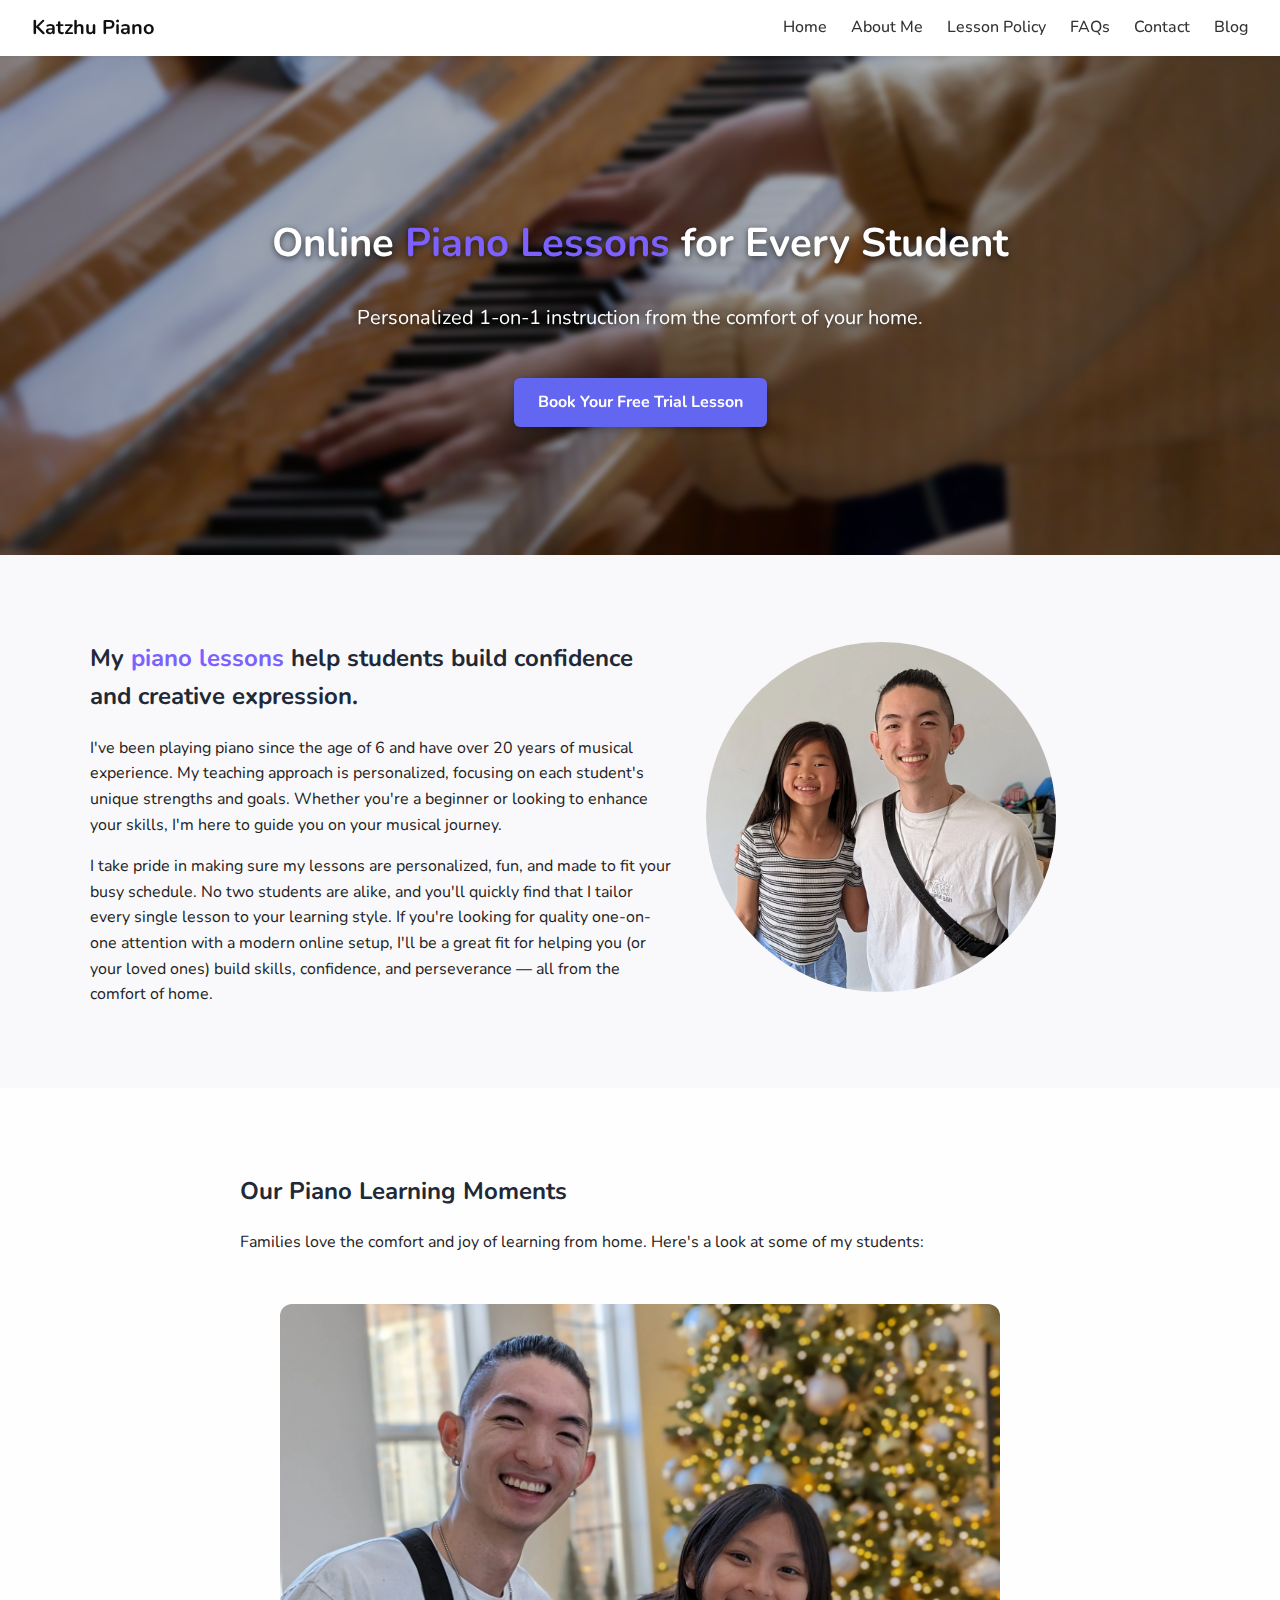
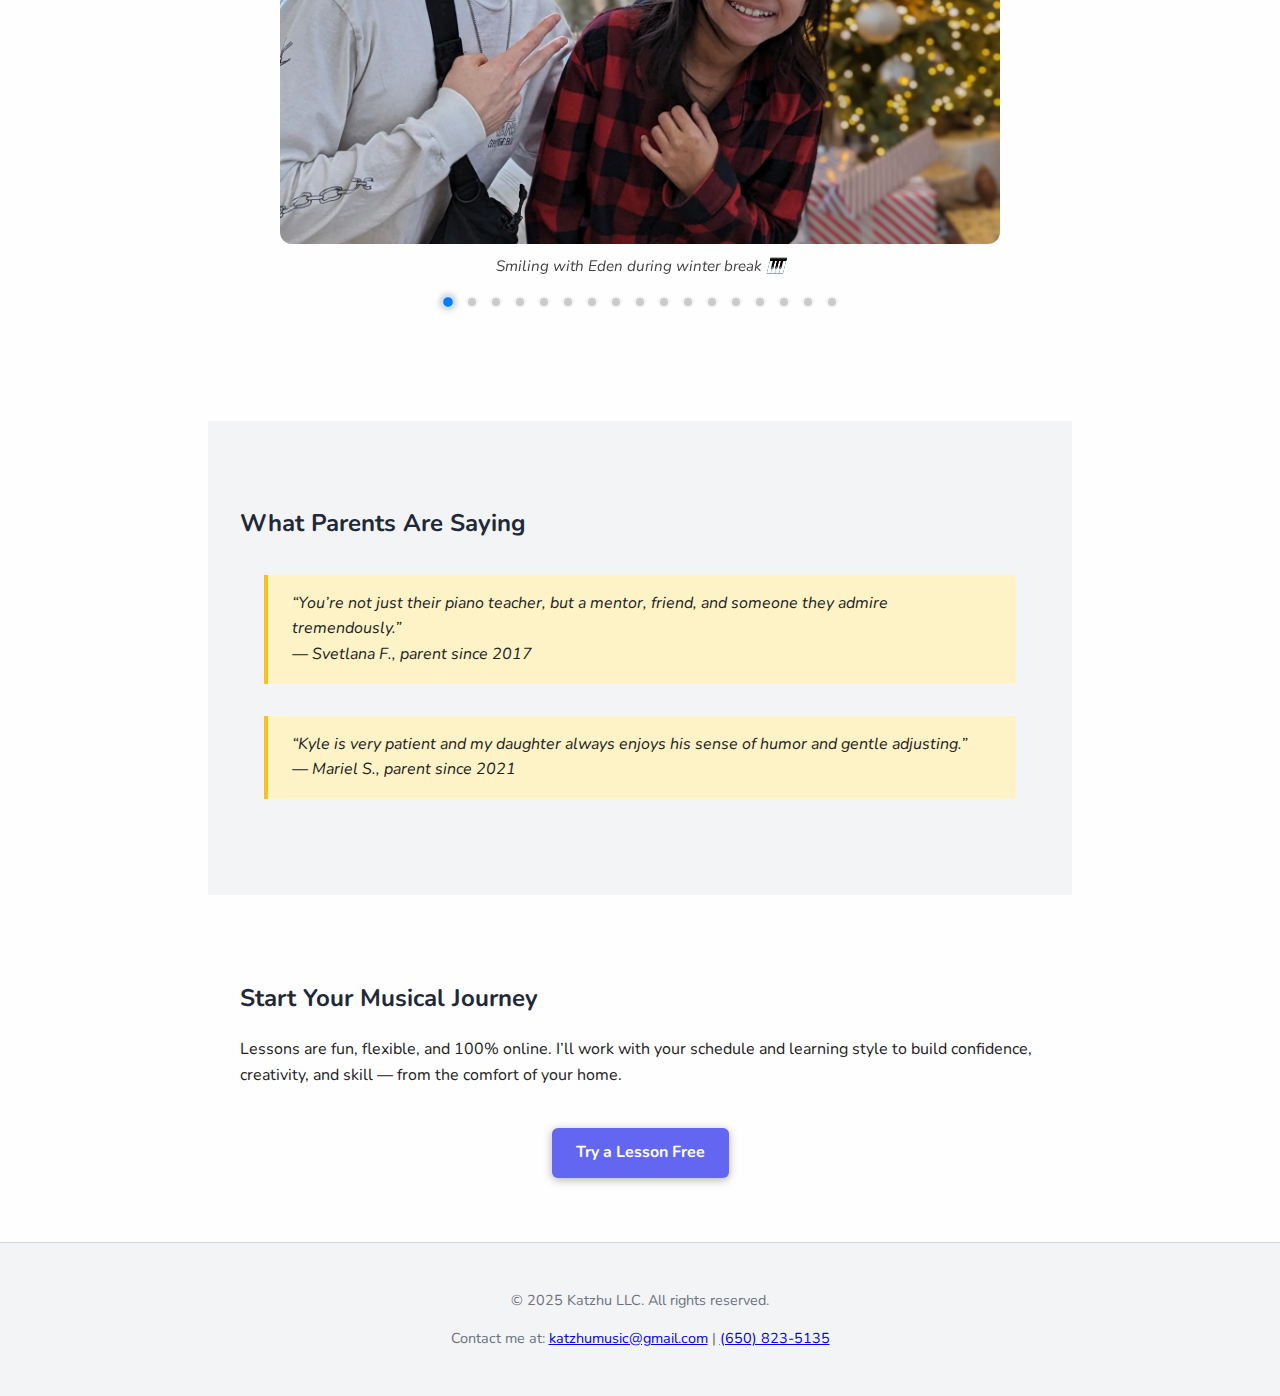
==== commit f089a037: "image fix" ====
--- a/index.html
+++ b/index.html
@@ -3,7 +3,7 @@
 <head>
   <meta charset="UTF-8" />
   <meta name="viewport" content="width=device-width, initial-scale=1.0" />
-  <title>Katzhu Piano Lessons</title>
+  <title>Katzhu Piano Lessons - the newest</title>
   <link rel="stylesheet" href="/css/style.css" />
   <link href="https://fonts.googleapis.com/css2?family=Nunito:wght@400;700&display=swap" rel="stylesheet">
   <!-- Swiper CSS -->
@@ -94,12 +94,12 @@
             </figure>
           </div>
 
-          <div class="swiper-slide">
+          <!-- <div class="swiper-slide">
             <figure>
               <img src="/images/gallery/student-6.webp" alt="Amelia and I!" />
               <figcaption>Smiles and scales with Amelia 🎵</figcaption>
             </figure>
-          </div>
+          </div> -->
 
           <div class="swiper-slide">
             <figure>
--- a/css/style.css
+++ b/css/style.css
@@ -48,6 +48,7 @@
 }
 
 /* Nav Links */
+
 .nav-links {
   display: flex;
   list-style: none;
@@ -79,6 +80,22 @@
     gap: 1rem;
   }
 }
+/* === Fade-in animation for navbar on scroll === */
+.navbar.animate-in {
+  animation: fadeDown 0.4s ease forwards;
+}
+
+@keyframes fadeDown {
+  from {
+    opacity: 0;
+    transform: translateY(-12px);
+  }
+  to {
+    opacity: 1;
+    transform: translateY(0);
+  }
+}
+
 
 /* === Hero Section === */
 .hero {
